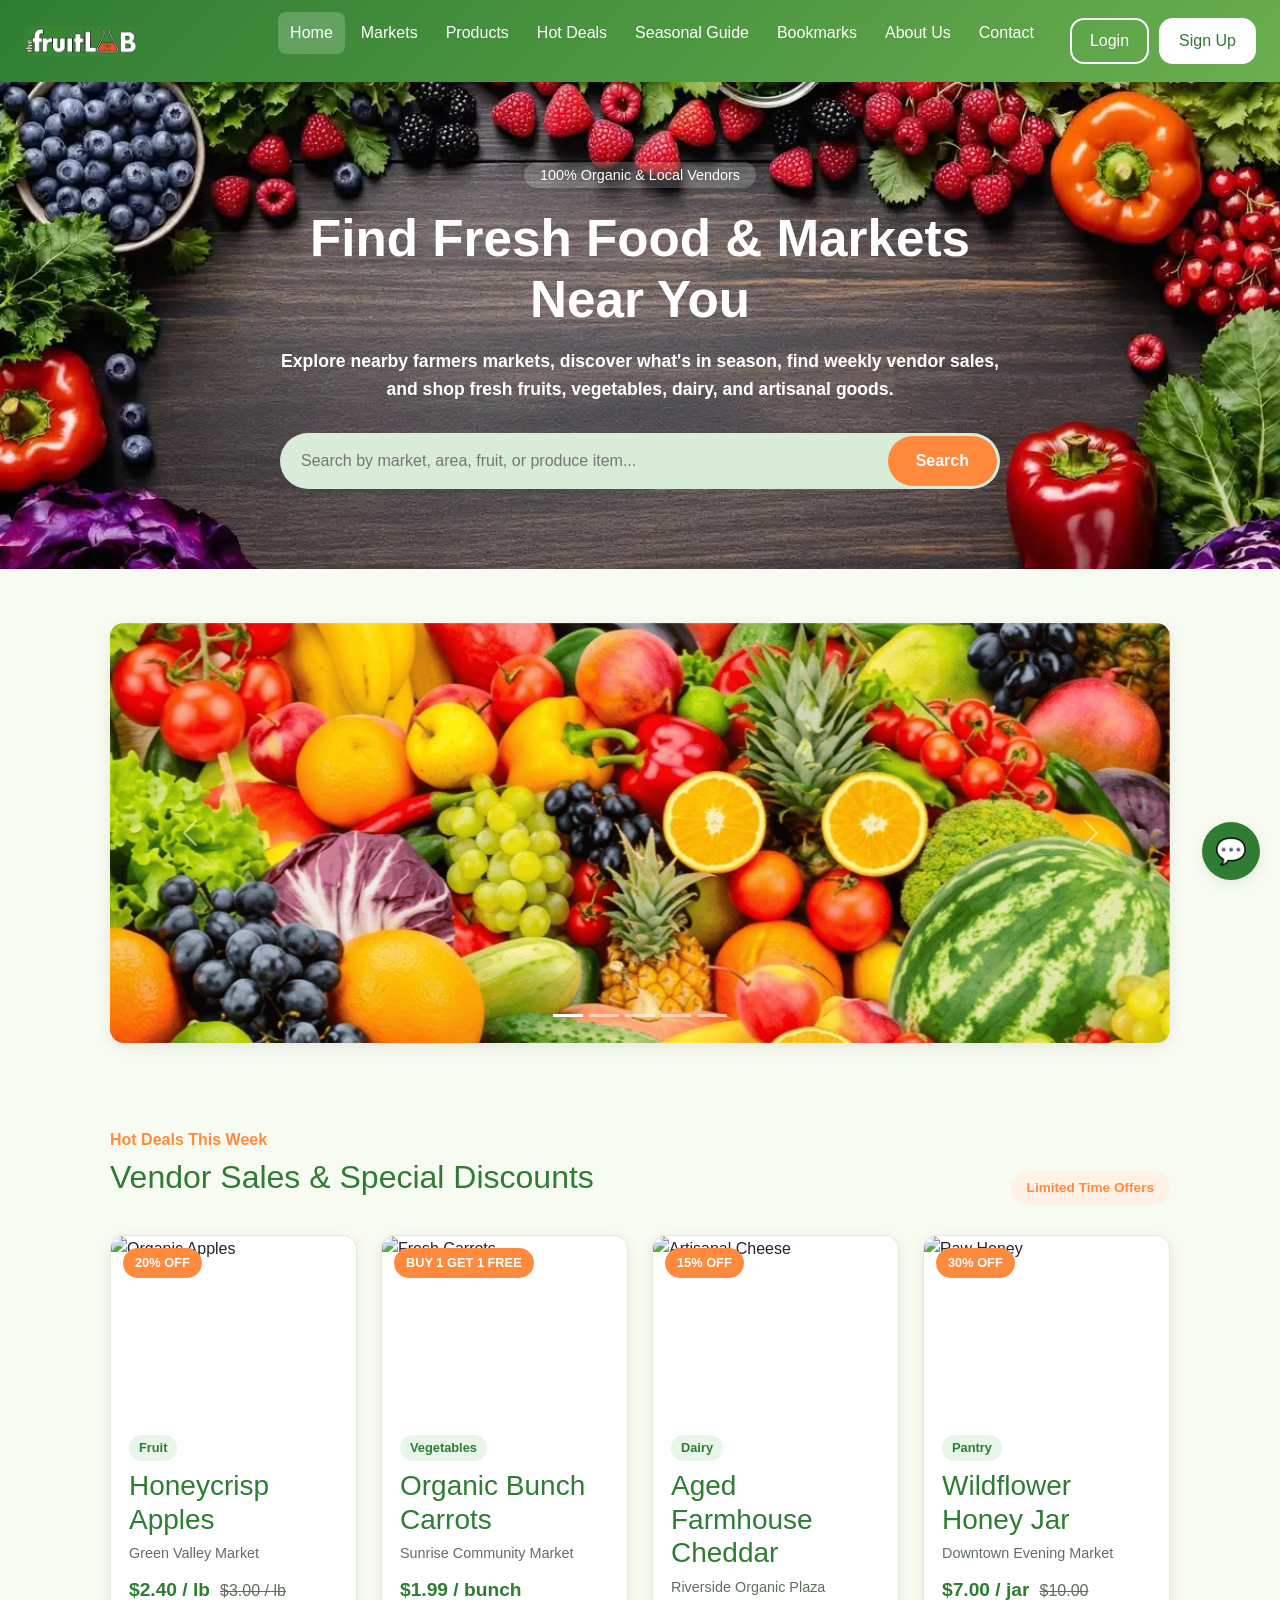
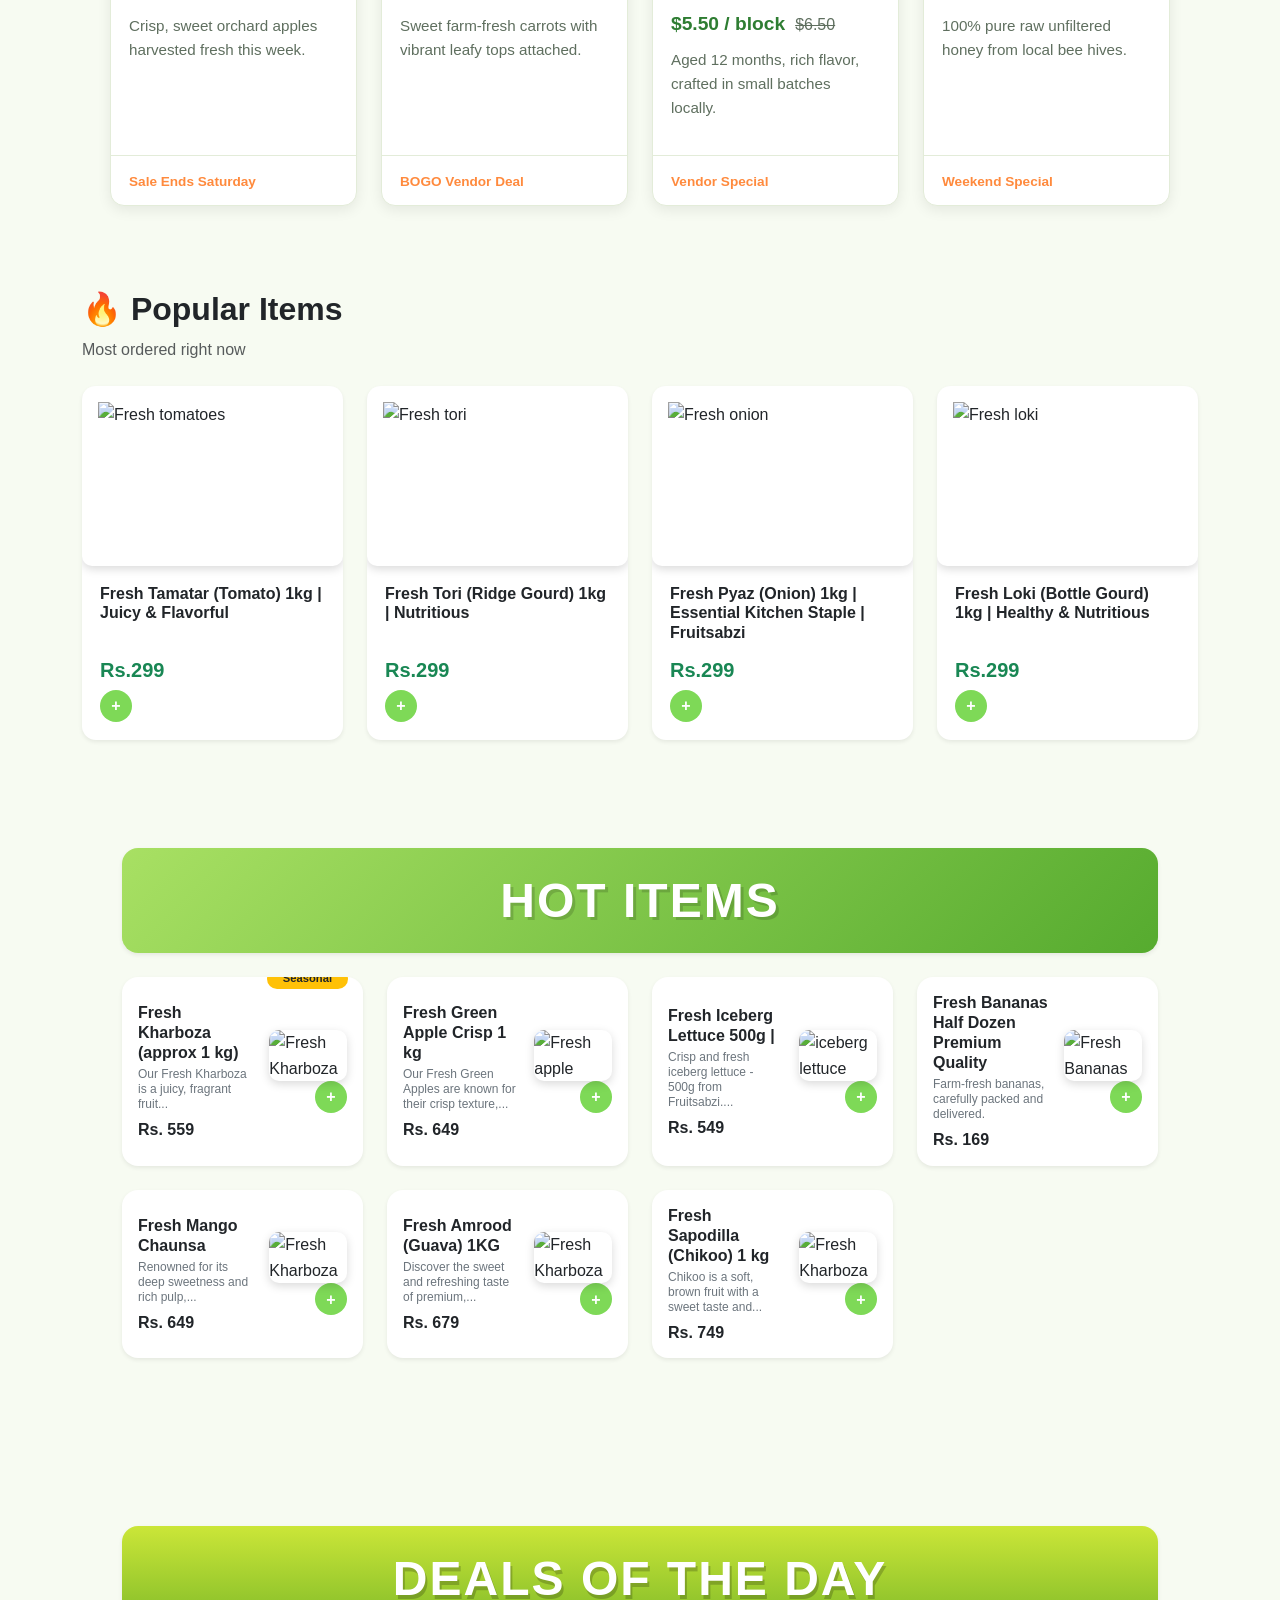
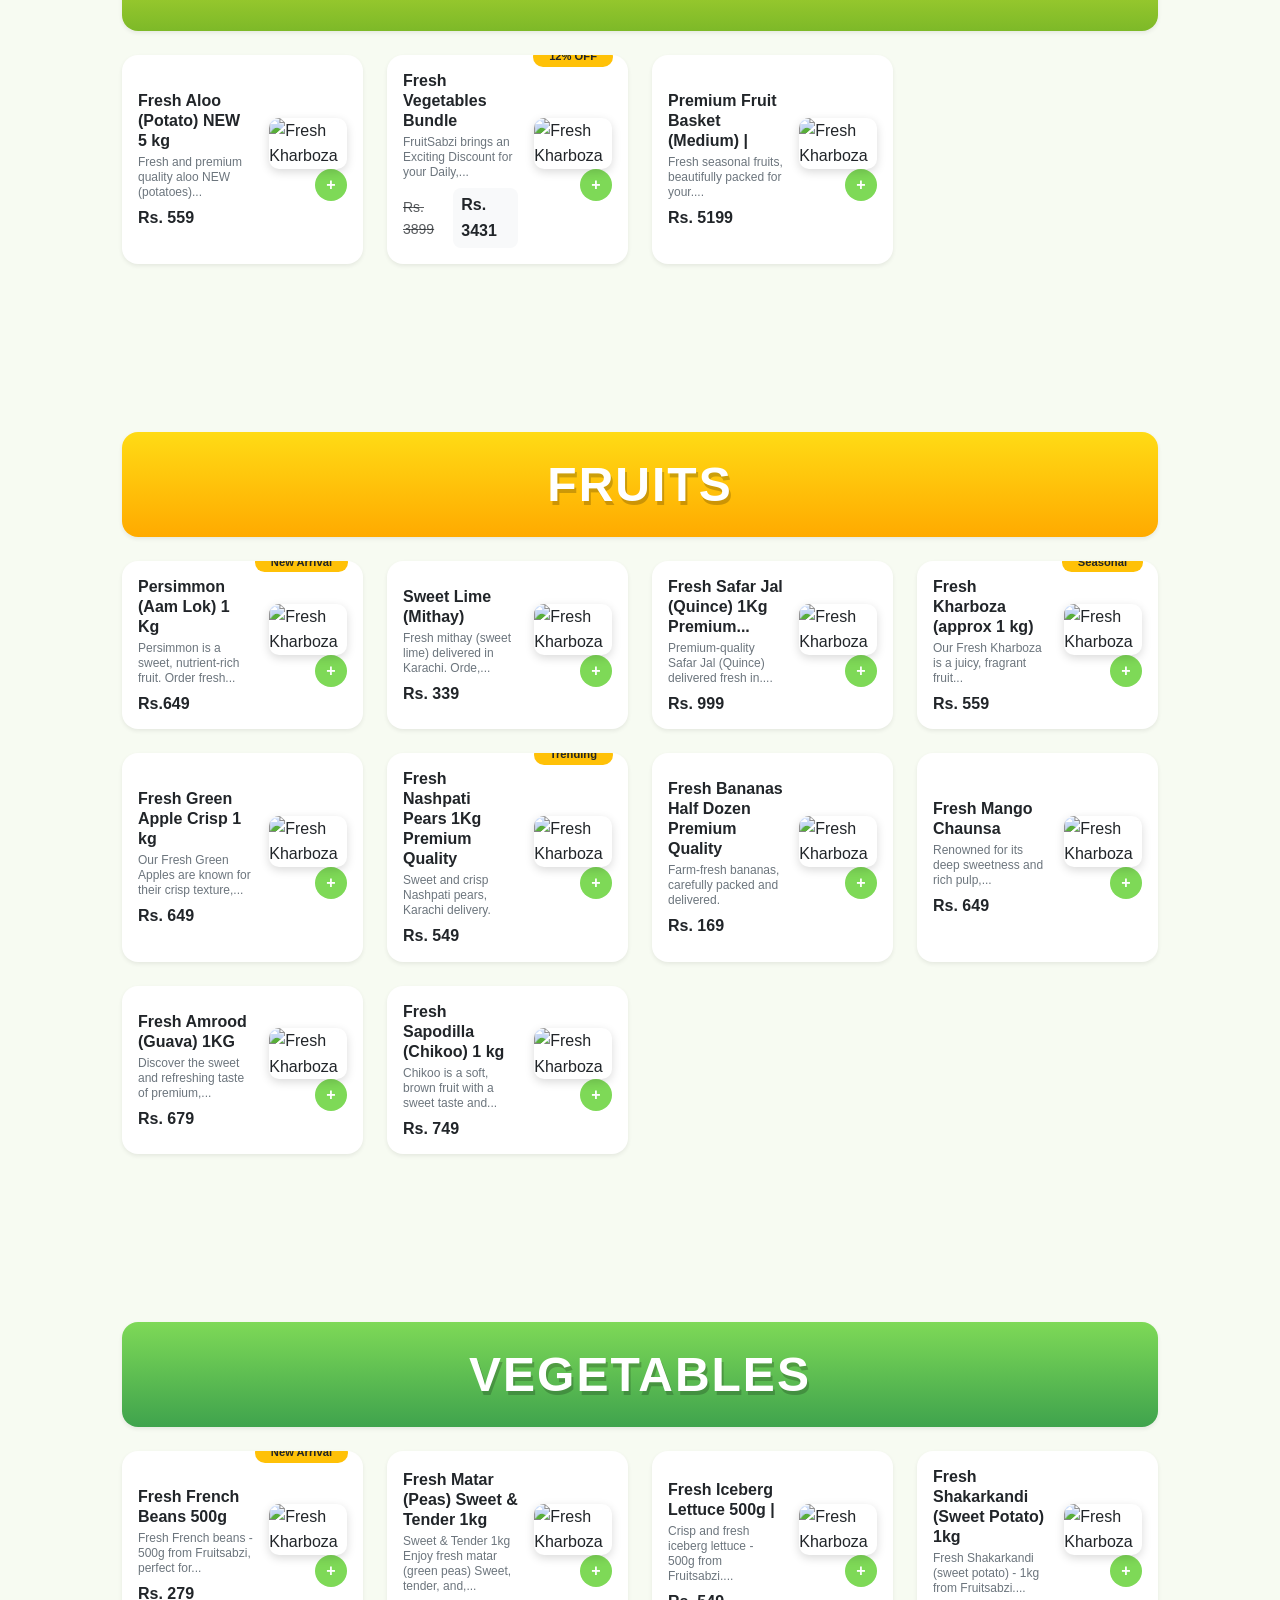
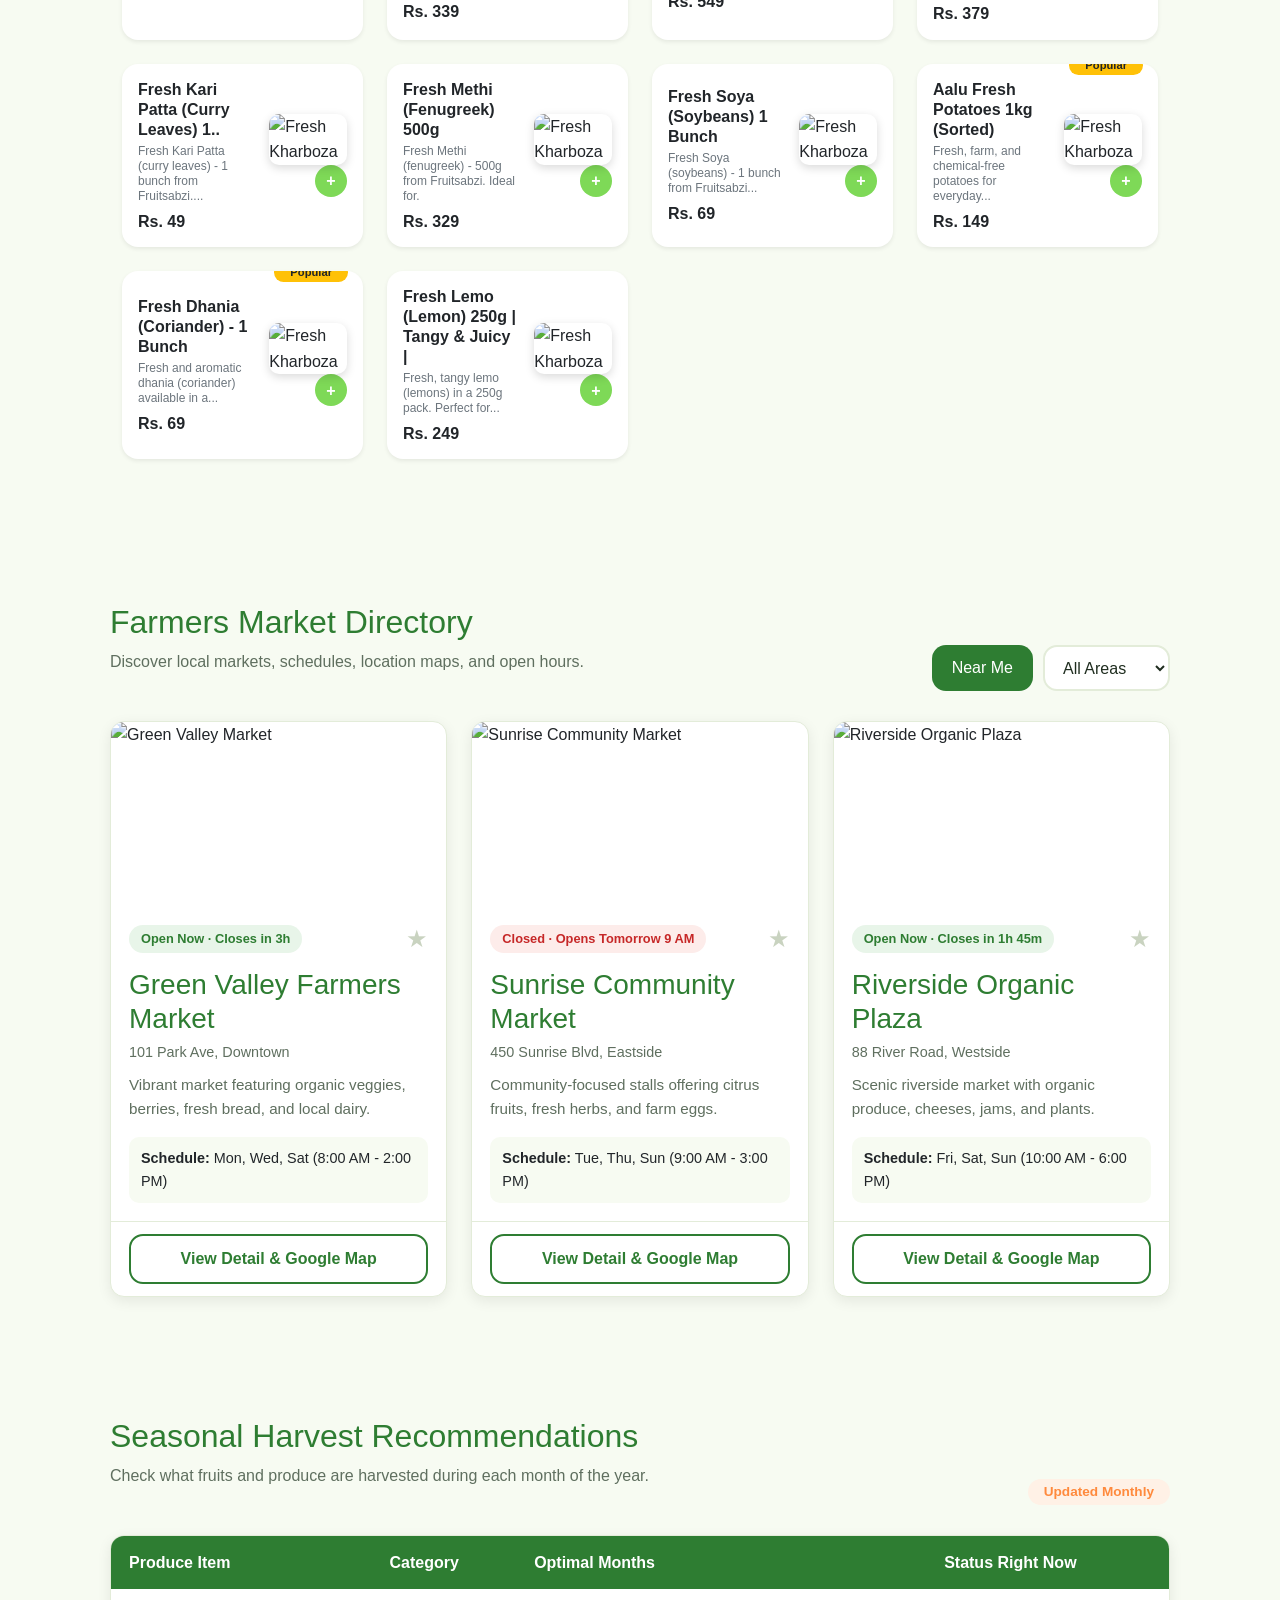
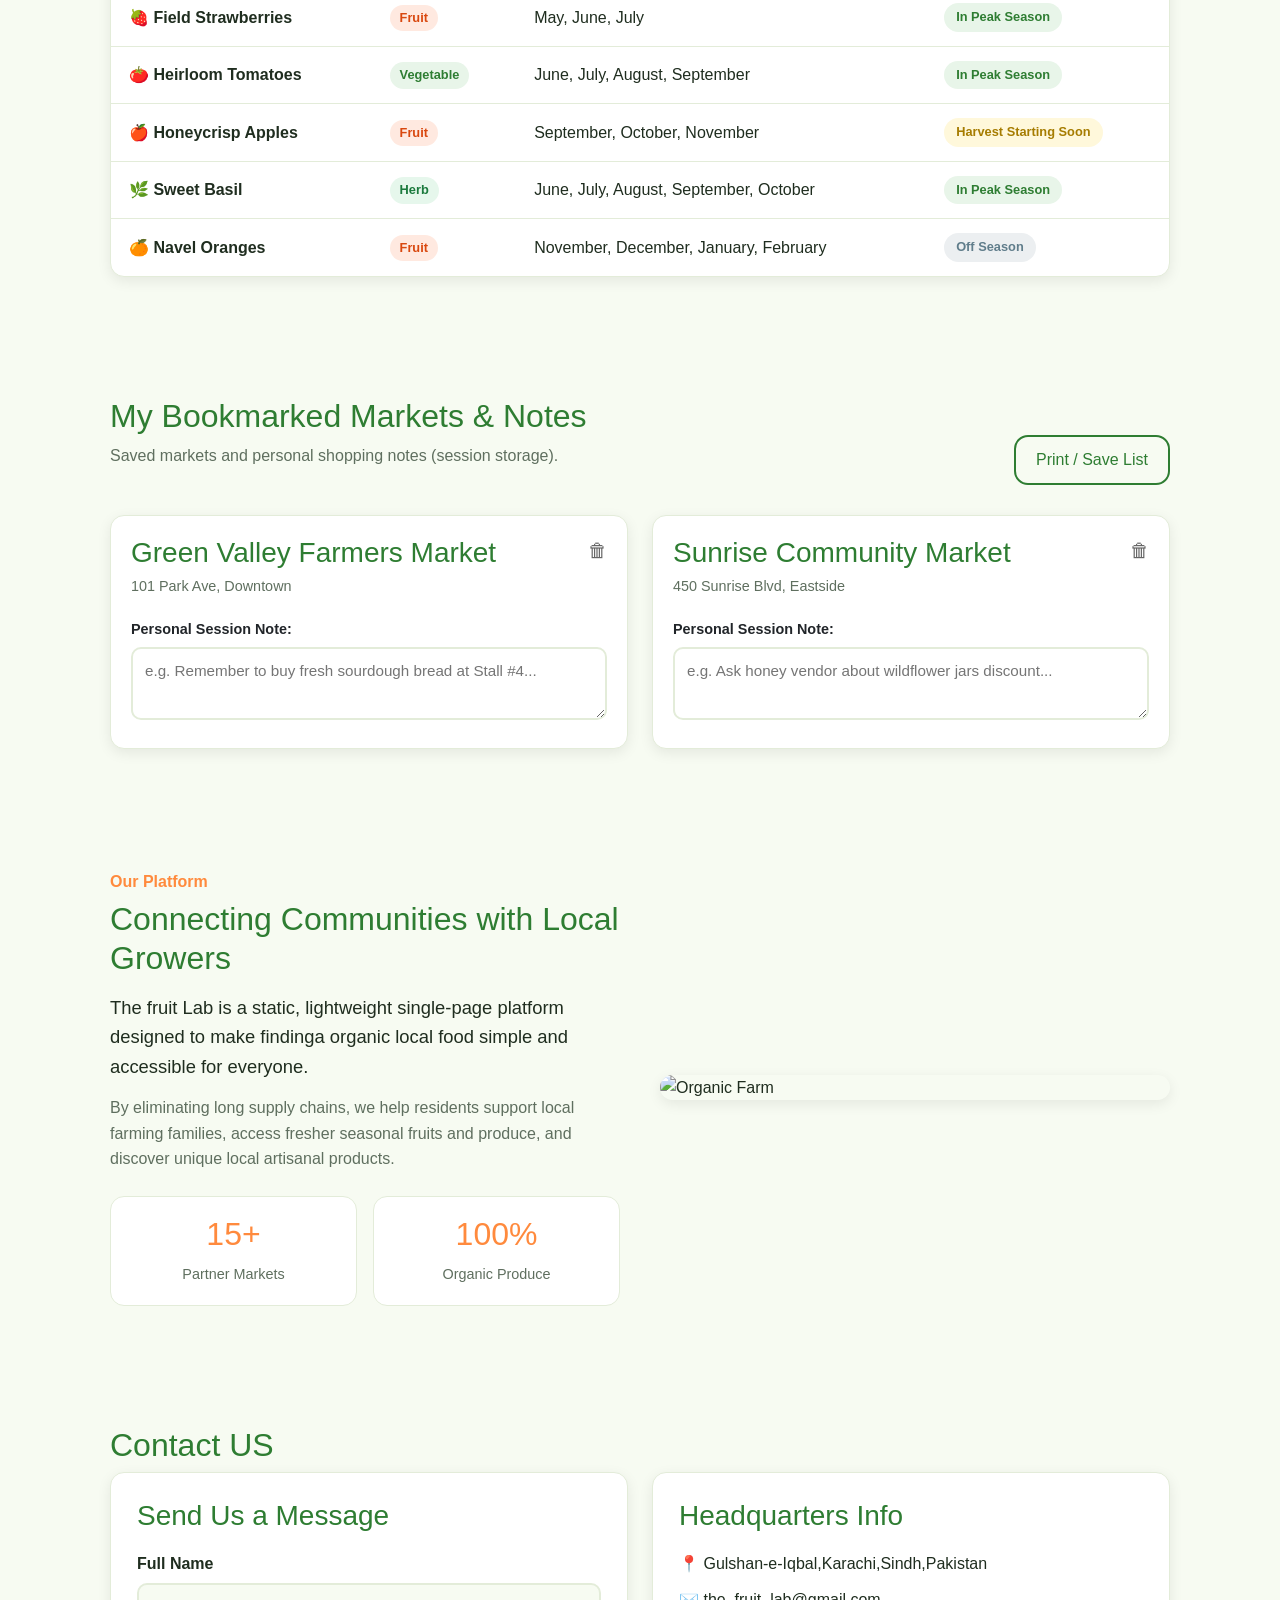
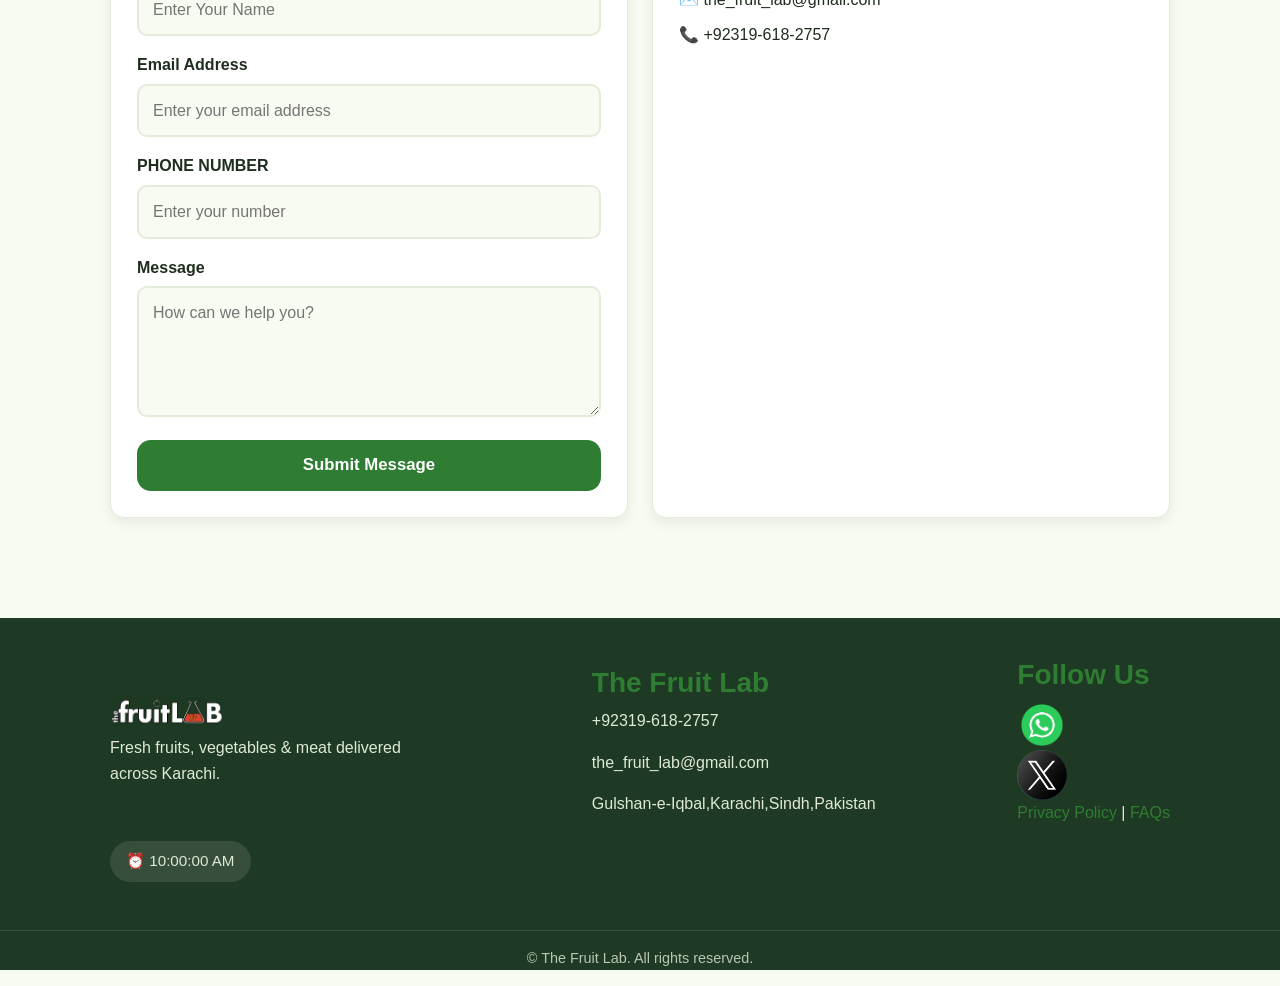
==== The Fruit Lab#2/index.html @ af7e0f1d "Add files via upload" ====
<!DOCTYPE html>
<html lang="en">
<head>
  <meta charset="UTF-8">
  <meta name="viewport" content="width=device-width, initial-scale=1.0">
    <link href="https://cdn.jsdelivr.net/npm/bootstrap@5.3.3/dist/css/bootstrap.min.css" rel="stylesheet">
   <link rel="stylesheet" href="style.css">
  <title>The Fruit Lab - Farmers Market Discovery Platform</title>

  
  <!-- Custom Style -->
  <link rel="stylesheet" href="style.css">
</head>
   <script src="https://cdn.jsdelivr.net/npm/bootstrap@5.3.3/dist/js/bootstrap.bundle.min.js"></script>
<body>

  
 <!-- 1. NAVIGATION BAR -->
<nav id="navbar">
  <a id="brand" href="#home"><img src="pictures/logo/nav-logo4.png" style="border-radius: 10px;" height="30" alt="The Fruit Lab logo"></a>

  <!-- Hamburger button (only visible on small screens) -->
  <button id="hamburger" aria-label="Toggle menu" aria-expanded="false">
    <span></span>
    <span></span>
    <span></span>
  </button>

  <div id="menu">
    <ul>
      <li><a class="active" href="#home">Home</a></li>
      <li><a href="#markets">Markets</a></li>
      <li><a href="#produce">Products</a></li>
      <li><a href="#sales">Hot Deals</a></li>
      <li><a href="#seasonal">Seasonal Guide</a></li>
      <li><a href="#bookmarks">Bookmarks</a></li>
      <li><a href="#about">About Us</a></li>
      <li><a href="#contact">Contact</a></li>
    </ul>

    <div class="auth-buttons">
      <button class="btn-login" onclick="alert('Dummy Login: Feature coming soon!')">Login</button>
      <button class="btn-signup" onclick="alert('Dummy Sign Up: Feature coming soon!')">Sign Up</button>
    </div>
  </div>
</nav>

   <!-- 2. HERO BANNER & SEARCH -->
  <header id="home">
  <div class="hero-content">
    <span class="badge"><b></b>100% Organic & Local Vendors</b></span>
    
    <h1><strong>Find Fresh Food &  Markets Near You 

    </strong></h1>
    
    <p><strong>Explore nearby farmers markets, discover what's in season, find weekly vendor sales, and shop fresh fruits, vegetables, dairy, and artisanal goods.</strong></p>
    
    <form class="search-form" onsubmit="return false;">
      <input type="text" placeholder="Search by market, area, fruit, or produce item...">
      <button type="button">Search</button>
    </form>
  </div>
</header>

  <!-- HERO CAROUSEL -->
 
<div class="carousel-section my-4">
  <div id="myCarousel" class="carousel slide" data-bs-ride="carousel">

    <!-- Indicators -->
    <div class="carousel-indicators">
      <button type="button" data-bs-target="#myCarousel" data-bs-slide-to="0" class="active" aria-current="true" aria-label="Slide 1"></button>
      <button type="button" data-bs-target="#myCarousel" data-bs-slide-to="1" aria-label="Slide 2"></button>
      <button type="button" data-bs-target="#myCarousel" data-bs-slide-to="2" aria-label="Slide 3"></button>
      <button type="button" data-bs-target="#myCarousel" data-bs-slide-to="3" aria-label="Slide 4"></button>
      <button type="button" data-bs-target="#myCarousel" data-bs-slide-to="4" aria-label="Slide 5"></button>
    </div>

    <!-- Slides -->
    <div class="carousel-inner">
      <div class="carousel-item active">
        <img src="pictures/carousel/1.png" class="d-block w-100" alt="Fresh farmers market">
      </div>
      <div class="carousel-item">
        <img src="pictures/carousel/2.png" class="d-block w-100" alt="Bucket of fresh fruit">
      </div>
      <div class="carousel-item">
        <img src="pictures/carousel/3.png" class="d-block w-100" alt="Seasonal fruits">
      </div>
      <div class="carousel-item">
        <img src="pictures/carousel/4.png" class="d-block w-100" alt="Fresh fruit selection">
      </div>
      <div class="carousel-item">
        <img src="pictures/carousel/5.png" class="d-block w-100" alt="Organic vegetables">
      </div>
    </div>

    <!-- Left and right controls -->
    <button class="carousel-control-prev" type="button" data-bs-target="#myCarousel" data-bs-slide="prev">
      <span class="carousel-control-prev-icon" aria-hidden="true"></span>
      <span class="visually-hidden">Previous</span>
    </button>
    <button class="carousel-control-next" type="button" data-bs-target="#myCarousel" data-bs-slide="next">
      <span class="carousel-control-next-icon" aria-hidden="true"></span>
      <span class="visually-hidden">Next</span>
    </button>

  </div>
</div>
   <!-- 3. HOT SALES & DISCOUNTS SECTION -->
  <section id="sales">
  <div class="sales-header">
    <div>
      <span class="subtitle">Hot Deals This Week</span>
      <h2>Vendor Sales & Special Discounts</h2>
    </div>
    <span class="badge-alert">Limited Time Offers</span>
  </div>

  <div class="sales-grid">
    
    <div class="card">
      <span class="discount-tag">20% OFF</span>
      <img src="https://images.unsplash.com/photo-1560806887-1e4cd0b6cbd6?w=500&auto=format&fit=crop&q=60" alt="Organic Apples">
      <div class="card-content">
        <span class="category">Fruit</span>
        <h3>Honeycrisp Apples</h3>
        <p class="vendor">Green Valley Market</p>
        <div class="price-box">
          <span class="current-price">$2.40 / lb</span>
          <span class="old-price">$3.00 / lb</span>
        </div>
        <p class="description">Crisp, sweet orchard apples harvested fresh this week.</p>
      </div>
      <div class="card-footer">
        <span class="status-tag">Sale Ends Saturday</span>
      </div>
    </div>

    
    <div class="card">
      <span class="discount-tag">BUY 1 GET 1 FREE</span>
      <img src="https://images.unsplash.com/photo-1598170845058-12ef4a457939?w=500&auto=format&fit=crop&q=60" alt="Fresh Carrots">
      <div class="card-content">
        <span class="category">Vegetables</span>
        <h3>Organic Bunch Carrots</h3>
        <p class="vendor">Sunrise Community Market</p>
        <div class="price-box">
          <span class="current-price">$1.99 / bunch</span>
        </div>
        <p class="description">Sweet farm-fresh carrots with vibrant leafy tops attached.</p>
      </div>
      <div class="card-footer">
        <span class="status-tag">BOGO Vendor Deal</span>
      </div>
    </div>

    
    <div class="card">
      <span class="discount-tag">15% OFF</span>
      <img src="https://images.unsplash.com/photo-1486297678162-eb2a19b0a32d?w=500&auto=format&fit=crop&q=60" alt="Artisanal Cheese">
      <div class="card-content">
        <span class="category">Dairy</span>
        <h3>Aged Farmhouse Cheddar</h3>
        <p class="vendor">Riverside Organic Plaza</p>
        <div class="price-box">
          <span class="current-price">$5.50 / block</span>
          <span class="old-price">$6.50</span>
        </div>
        <p class="description">Aged 12 months, rich flavor, crafted in small batches locally.</p>
      </div>
      <div class="card-footer">
        <span class="status-tag">Vendor Special</span>
      </div>
    </div>

    
    <div class="card">
      <span class="discount-tag">30% OFF</span>
      <img src="https://images.unsplash.com/photo-1587049352847-4a222e784d38?w=500&auto=format&fit=crop&q=60" alt="Raw Honey">
      <div class="card-content">
        <span class="category">Pantry</span>
        <h3>Wildflower Honey Jar</h3>
        <p class="vendor">Downtown Evening Market</p>
        <div class="price-box">
          <span class="current-price">$7.00 / jar</span>
          <span class="old-price">$10.00</span>
        </div>
        <p class="description">100% pure raw unfiltered honey from local bee hives.</p>
      </div>
      <div class="card-footer">
        <span class="status-tag">Weekend Special</span>
      </div>
    </div>
  </div>
</section>

   <!-- 4. PRODUCE & PRODUCTS GUIDE SECTION -->
   <div class="container my-4">  
        <div class="popular-item mb-4">  
            <h1 class="fw-bold fs-2 text-dark">🔥 Popular Items</h1> 
            <p class="text-muted fs-6">Most ordered right now</p>
        </div>
        <div class="row g-4">
            <div class="col-12 col-sm-6 col-md-4 col-lg-3">
                <div class="card h-100 shadow-sm border-0">
                    <img src="https://encrypted-tbn0.gstatic.com/images?q=tbn:ANd9GcTdfUu1AMbeBKtzOlP6NDN1sVqa8j0Crf67RLKsf-2Yu7iAODeLCL_22wYk&s=10" alt="Fresh tomatoes" class="card-img-top product-img">
                    <div class="card-body d-flex flex-column justify-content-between">
                        <h5 class="card-title fs-6 fw-semibold text-dark mb-3">Fresh Tamatar (Tomato) 1kg | Juicy & Flavorful</h5>
                        <div>
                            <h2 class="fw-bold text-success fs-5">Rs.299</h2>
                            <button type="button" class="add-btn">+</button>
                        </div>
                    </div>
                </div>
            </div>

            <div class="col-12 col-sm-6 col-md-4 col-lg-3">
                <div class="card h-100 shadow-sm border-0">
                    <img src="https://greenvalley.pk/cdn/shop/files/kali-tori-1kg.webp?v=1757483288" alt="Fresh tori" class="card-img-top product-img">
                    <div class="card-body d-flex flex-column justify-content-between">
                        <h5 class="card-title fs-6 fw-semibold text-dark mb-3">Fresh Tori (Ridge Gourd) 1kg | Nutritious</h5>
                        
                        <div>
                            <h2 class="fw-bold text-success fs-5">Rs.299</h2>
                            <button type="button" class="add-btn">+</button>
                        </div>
                    </div>
                </div>
            </div>

            <div class="col-12 col-sm-6 col-md-4 col-lg-3">
                <div class="card h-100 shadow-sm border-0">
                    <img src="https://encrypted-tbn0.gstatic.com/images?q=tbn:ANd9GcS6YRNFWUdJcw-Jg20ktuCeyI7VUii8mK67fuIEsDmPkoB4q5KtRzLvEGA&s=10" class="card-img-top product-img" alt="Fresh onion">
                    <div class="card-body d-flex flex-column justify-content-between">
                        <h5 class="card-title fs-6 fw-semibold text-dark mb-3">Fresh Pyaz (Onion) 1kg | Essential Kitchen Staple | Fruitsabzi</h5>
                        <div>
                            <h2 class="fw-bold text-success fs-5">Rs.299</h2>
                            <button type="button" class="add-btn">+</button>
                        </div>
                    </div>
                </div>
            </div>

            <div class="col-12 col-sm-6 col-md-4 col-lg-3">
                <div class="card h-100 shadow-sm border-0">
                    <img src="https://freshbasket.com.pk/cdn/shop/files/loki_1cb7c723-3eaa-4af1-bb6c-06e90e7ed47f.jpg?v=1721723099" class="card-img-top product-img" alt="Fresh loki">
                    <div class="card-body d-flex flex-column justify-content-between">
                        <h5 class="card-title fs-6 fw-semibold text-dark mb-3">Fresh Loki (Bottle Gourd) 1kg | Healthy & Nutritious</h5>
                        <div>
                            <h2 class="fw-bold text-success fs-5">Rs.299</h2>
                           <button type="button" class="add-btn">+</button>
                        </div>
                    </div>
                </div>
            </div>
        </div>
    </div>

<section id="hot-item">
    <div class="container my-4">
        <div class="section-banner hot-items-banner">
                <h1 class="section-title hot-items-title"> HOT ITEMS </h1>    
        </div>
    </div>
    <div class="container my-4"> 
    <div class="row g-4">

        
        <div class="col-12 col-sm-6 col-md-4 col-lg-3">
            <div class="card product-card">
                
                <span class="badge bg-warning text-dark position-absolute rounded-pill px-3 py-1 fw-bold product-badge">
                    Seasonal
                </span>

                
                <div class="row g-0 h-100 align-items-center">
                    
                     
                    <div class="col-7 p-2 d-flex flex-column justify-content-between">
                        <div>
                            <h2 class="product-name">Fresh Kharboza (approx 1 kg)</h2>
                            <p class="product-desc">Our Fresh Kharboza is a juicy, fragrant fruit...</p>
                        </div>
                        <h2 class="product-price">Rs. 559</h2>
                    </div>

                   
                    <div class="col-5 p-2 d-flex flex-column justify-content-between align-items-end">
                        <img src="https://encrypted-tbn0.gstatic.com/images?q=tbn:ANd9GcTsbVM_IcOGkHzE4WIwlvEWkaBY3WanAYe-E9SEb3hyMg&s=10" class="product-small-img" alt="Fresh Kharboza">
                        
                       <button type="button" class="add-btn">+</button>
                    </div>

                </div> 
            </div>
        </div>

       
        <div class="col-12 col-sm-6 col-md-4 col-lg-3">
            <div class="card product-card">

                
                <div class="row g-0 h-100 align-items-center">
                    
                     
                    <div class="col-7 p-2 d-flex flex-column justify-content-between">
                        <div>
                            <h2 class="product-name">Fresh Green Apple Crisp 1 kg</h2>
                            <p class="product-desc" >Our Fresh Green Apples are known for their crisp texture,...</p>
                        </div>
                        <h2 class="product-price">Rs. 649</h2>
                    </div>

                   
                    <div class="col-5 p-2 d-flex flex-column justify-content-between align-items-end">
                        <img src="https://media.istockphoto.com/id/517742856/photo/fresh-green-apple.jpg?s=612x612&w=0&k=20&c=NXPQjQ-1Y8NeXXbyuiHvUieRj52X0gExxMPyN8R8L6w=" class="product-small-img" alt="Fresh apple">
                        
                       <button type="button" class="add-btn">+</button>
                    </div>

                </div> 
            </div>
        </div>

        
        <div class="col-12 col-sm-6 col-md-4 col-lg-3">
            <div class="card product-card">

               
                <div class="row g-0 h-100 align-items-center">
                    
                     
                    <div class="col-7 p-2 d-flex flex-column justify-content-between">
                        <div>
                            <h2 class="product-name">Fresh Iceberg Lettuce 500g |</h2>
                            <p class="product-desc">Crisp and fresh iceberg lettuce - 500g from Fruitsabzi....</p>
                        </div>
                        <h2 class="product-price">Rs. 549</h2>
                    </div>

                   
                    <div class="col-5 p-2 d-flex flex-column justify-content-between align-items-end">
                        <img src="https://encrypted-tbn0.gstatic.com/images?q=tbn:ANd9GcQnmx87j4UTnYau9V-Roxv7pwB2gx_ghHmj4sqHnqrLhQ&s=10" class="product-small-img" alt="iceberg lettuce">
                       <button type="button" class="add-btn">+</button>
                    </div>

                </div> 
            </div>
        </div>

        <div class="col-12 col-sm-6 col-md-4 col-lg-3">
            <div class="card product-card">

                
                <div class="row g-0 h-100 align-items-center">
                    
                     
                    <div class="col-7 p-2 d-flex flex-column justify-content-between">
                        <div>
                            <h2 class="product-name">Fresh Bananas Half Dozen Premium Quality</h2>
                            <p class="product-desc">Farm-fresh bananas, carefully packed and delivered.</p>
                        </div>
                        <h2 class="product-price">Rs. 169</h2>
                    </div>

                
                    <div class="col-5 p-2 d-flex flex-column justify-content-between align-items-end">
                        <img src="https://freshbasket.com.pk/cdn/shop/files/banana_3ff0b370-7d9f-4c7d-b957-fa5f22743cfb.jpg?v=1721714756" class="product-small-img" alt="Fresh Bananas">
                        
                       <button type="button" class="add-btn">+</button>
                    </div>

                </div> 
            </div>
        </div>

        <div class="col-12 col-sm-6 col-md-4 col-lg-3">
            <div class="card product-card">

                
                <div class="row g-0 h-100 align-items-center">
                    
                     
                    <div class="col-7 p-2 d-flex flex-column justify-content-between">
                        <div>
                            <h2 class="product-name">Fresh Mango Chaunsa</h2>
                            <p class="product-desc">Renowned for its deep sweetness and rich pulp,...</p>
                        </div>
                        <h2 class="product-price">Rs. 649</h2>
                    </div>

                   
                    <div class="col-5 p-2 d-flex flex-column justify-content-between align-items-end">
                        <img src="https://pictures.grocerapps.com/original/grocerapp-mango-chaunsa--5f609803eb957.jpeg" class="product-small-img" alt="Fresh Kharboza">
                        <button type="button" class="add-btn">+</button>
                    </div>

                </div> 
            </div>
        </div>

        <div class="col-12 col-sm-6 col-md-4 col-lg-3">
            <div class="card product-card">

                
                <div class="row g-0 h-100 align-items-center">
                    
                     
                    <div class="col-7 p-2 d-flex flex-column justify-content-between">
                        <div>
                            <h2 class="product-name">Fresh Amrood (Guava) 1KG</h2>
                            <p class="product-desc">Discover the sweet and refreshing taste of premium,...</p>
                        </div>
                        <h2 class="product-price">Rs. 679</h2>
                    </div>

                   
                    <div class="col-5 p-2 d-flex flex-column justify-content-between align-items-end">
                        <img src="https://encrypted-tbn0.gstatic.com/images?q=tbn:ANd9GcTu4KAH5b8Hww5x1e3xpeiC4aALJALj5THjKHds5Ic1RKOOPocEDAObzDoS&s=10" class="product-small-img" alt="Fresh Kharboza">
                        
                        <button type="button" class="add-btn">+</button>
                    </div>

                </div> 
            </div>
        </div>

        <div class="col-12 col-sm-6 col-md-4 col-lg-3">
            <div class="card product-card">

                
                <div class="row g-0 h-100 align-items-center">
                    
                     
                    <div class="col-7 p-2 d-flex flex-column justify-content-between">
                        <div>
                            <h2 class="product-name">Fresh Sapodilla (Chikoo) 1 kg</h2>
                            <p class="product-desc">Chikoo is a soft, brown fruit with a sweet taste and...</p>
                        </div>
                        <h2 class="product-price">Rs. 749</h2>
                    </div>

                   
                    <div class="col-5 p-2 d-flex flex-column justify-content-between align-items-end">
                        <img src="https://www.ekirana.nl/media/amasty/amoptmobile/catalog/product/cache/c1641b778f6a00dbd430104500127fc9/f/r/fresh-chiku-sapodilla_jpg.webp" class="product-small-img" alt="Fresh Kharboza">
                        
                       <button type="button" class="add-btn">+</button>
                    </div>

                </div> 
            </div>
        </div>

    </div>
</div>
</section>
<section id="deal-of-the-day">
 <div class="container my-4">
    <div class="section-banner deals-banner">
            <h1 class="section-title deals-title"> DEALS OF THE DAY </h1>    
    </div>
</div>
    <div class="container my-4"> 
    <div class="row g-4">

       
        <div class="col-12 col-sm-6 col-md-4 col-lg-3">
            <div class="card product-card">
                

              
                <div class="row g-0 h-100 align-items-center">
                    
                     
                    <div class="col-7 p-2 d-flex flex-column justify-content-between">
                        <div>
                            <h2 class="product-name">Fresh Aloo (Potato) NEW 5 kg</h2>
                            <p class="product-desc">Fresh and premium quality aloo NEW (potatoes)...</p>
                        </div>
                        <h2 class="product-price">Rs. 559</h2>
                    </div>

                   
                    <div class="col-5 p-2 d-flex flex-column justify-content-between align-items-end">
                        <img src="https://organicworld.com.pk/wp-content/uploads/2022/09/Aloo-1-kg.jpg" class="product-small-img" alt="Fresh Kharboza">
                        
                       <button type="button" class="add-btn">+</button>
                    </div>

                </div> 
            </div>
        </div>

        <!-- Card 2 -->
        <div class="col-12 col-sm-6 col-md-4 col-lg-3">
            <div class="card product-card">
                    
                <span class="badge bg-warning text-dark position-absolute rounded-pill px-3 py-1 fw-bold product-badge">
                    12% OFF
                </span>
              
                <div class="row g-0 h-100 align-items-center">
                    
                     
                    <div class="col-7 p-2 d-flex flex-column justify-content-between">
                        <div>
                            <h2 class="product-name">Fresh Vegetables Bundle</h2>
                            <p class="product-desc">FruitSabzi brings an Exciting Discount for your Daily,...</p>
                        </div>
                        <div class="d-flex align-items-center gap-2 mt-2">
                            <span class="text-decoration-line-through text-muted small">Rs. 3899</span>
                            <span class="fw-bold text-dark fs-6 bg-light px-2 py-1 rounded-3">Rs. 3431</span>
                        </div>
                    </div>

                   
                    <div class="col-5 p-2 d-flex flex-column justify-content-between align-items-end">
                        <img src="https://thumbs.dreamstime.com/b/fresh-tomatoes-potatoes-onions-garlic-rosemary-parsley-collection-vegetables-including-red-brown-yellow-bulbs-sprigs-all-393188155.jpg" class="product-small-img" alt="Fresh Kharboza">
                        
                        <button type="button" class="add-btn">+</button>
                    </div>

                </div> 
            </div>
        </div>

        
        <div class="col-12 col-sm-6 col-md-4 col-lg-3">
            <div class="card product-card">

                
                <div class="row g-0 h-100 align-items-center">
                    
                     
                    <div class="col-7 p-2 d-flex flex-column justify-content-between">
                        <div>
                            <h2 class="product-name">Premium Fruit Basket (Medium) |</h2>
                            <p class="product-desc">Fresh seasonal fruits, beautifully packed for your....</p>
                        </div>
                        <h2 class="product-price">Rs. 5199</h2>
                    </div>

                   
                    <div class="col-5 p-2 d-flex flex-column justify-content-between align-items-end">
                        <img src="https://sentimentsexpress.com/cdn/shop/files/Fruitbasket2.jpg?v=1760686827" class="product-small-img" alt="Fresh Kharboza">
                        
                        <button type="button" class="add-btn">+</button>
                    </div>

                </div> 
            </div>
        </div>
    </div>
</div>
</section>
<section id="fruit">
<div class="container my-4">
    <div class="section-banner fruits-banner">
            <h1 class="section-title fruits-title"> FRUITS </h1>    
    </div>
</div>

<div class="container my-4"> 
    <div class="row g-4">

     
        <div class="col-12 col-sm-6 col-md-4 col-lg-3">
            <div class="card product-card">
                <span class="badge bg-warning text-dark position-absolute rounded-pill px-3 py-1 fw-bold product-badge">
                    New Arrival
                </span>
                

               
                <div class="row g-0 h-100 align-items-center">
                    
                     
                    <div class="col-7 p-2 d-flex flex-column justify-content-between">
                        <div>
                          <h2 class="product-name">Persimmon (Aam Lok) 1 Kg</h2>
                           <p class="product-desc">Persimmon is a sweet, nutrient-rich fruit. Order fresh...</p>
                        </div>
                        <h2 class="product-price">Rs.649</h2>
                    </div>

                   
                    <div class="col-5 p-2 d-flex flex-column justify-content-between align-items-end">
                        <img src="https://encrypted-tbn0.gstatic.com/images?q=tbn:ANd9GcRYwA_4tJsZC1VpFAuIBwhtJC2DX5upm-HUQNWflXjXrFSnaz3DFa5UmKk&s=10" class="product-small-img" alt="Fresh Kharboza">
                        
                        <button type="button" class="add-btn">+</button>
                    </div>

                </div> 
            </div>
        </div>

        
        <div class="col-12 col-sm-6 col-md-4 col-lg-3">
            <div class="card product-card">

            
                
                <div class="row g-0 h-100 align-items-center">
                    
                     
                    <div class="col-7 p-2 d-flex flex-column justify-content-between">
                        <div>
                            <h2 class="product-name">Sweet Lime (Mithay)</h2>
                            <p class="product-desc">Fresh mithay (sweet lime) delivered in Karachi. Orde,...</p>
                        </div>
                        
                            <h2 class="product-price">Rs. 339</h2>
                        </div>
                    

                   
                    <div class="col-5 p-2 d-flex flex-column justify-content-between align-items-end">
                        <img src="https://pictures.grocerapps.com/original/grocerapp-sweet-lime--619b8688588c3.jpeg" class="product-small-img" alt="Fresh Kharboza">
                        
                        <button type="button" class="add-btn">+</button>
                    </div>

                </div> 
            </div>
        </div>

        
        <div class="col-12 col-sm-6 col-md-4 col-lg-3">
            <div class="card product-card">

               
                <div class="row g-0 h-100 align-items-center">
                    
                     
                    <div class="col-7 p-2 d-flex flex-column justify-content-between">
                        <div>
                            <h2 class="product-name">Fresh Safar Jal (Quince) 1Kg Premium...</h2>
                            <p class="product-desc">Premium-quality Safar Jal (Quince) delivered fresh in....</p>
                        </div>
                        <h2 class="product-price">Rs. 999</h2>
                    </div>

                   
                    <div class="col-5 p-2 d-flex flex-column justify-content-between align-items-end">
                        <img src="https://media.naheed.pk/catalog/product/cache/5b60342678483054dc65fbcc09a9248e/1/1/1168905-1.jpg" class="product-small-img" alt="Fresh Kharboza">
                        
                        <button type="button" class="add-btn">+</button>
                    </div>

                </div> 
            </div>
        </div>
        
        <div class="col-12 col-sm-6 col-md-4 col-lg-3">
            <div class="card product-card">
                
                <span class="badge bg-warning text-dark position-absolute rounded-pill px-3 py-1 fw-bold product-badge">
                    Seasonal
                </span>

                
                <div class="row g-0 h-100 align-items-center">
                    
                     
                    <div class="col-7 p-2 d-flex flex-column justify-content-between">
                        <div>
                            <h2 class="product-name">Fresh Kharboza (approx 1 kg)</h2>
                            <p class="product-desc">Our Fresh Kharboza is a juicy, fragrant fruit...</p>
                        </div>
                        <h2 class="product-price">Rs. 559</h2>
                    </div>

                   
                    <div class="col-5 p-2 d-flex flex-column justify-content-between align-items-end">
                        <img src="https://encrypted-tbn0.gstatic.com/images?q=tbn:ANd9GcTsbVM_IcOGkHzE4WIwlvEWkaBY3WanAYe-E9SEb3hyMg&s=10" class="product-small-img" alt="Fresh Kharboza">
                        
                        <button type="button" class="add-btn">+</button>
                    </div>

                </div> 
            </div>
        </div>

        <!-- Card 2 -->
        <div class="col-12 col-sm-6 col-md-4 col-lg-3">
            <div class="card product-card">

               
                <div class="row g-0 h-100 align-items-center">
                    
                     
                    <div class="col-7 p-2 d-flex flex-column justify-content-between">
                        <div>
                            <h2 class="product-name">Fresh Green Apple Crisp 1 kg</h2>
                            <p class="product-desc">Our Fresh Green Apples are known for their crisp texture,...</p>
                        </div>
                        <h2 class="product-price">Rs. 649</h2>
                    </div>

                   
                    <div class="col-5 p-2 d-flex flex-column justify-content-between align-items-end">
                        <img src="https://media.istockphoto.com/id/517742856/photo/fresh-green-apple.jpg?s=612x612&w=0&k=20&c=NXPQjQ-1Y8NeXXbyuiHvUieRj52X0gExxMPyN8R8L6w=" class="product-small-img" alt="Fresh Kharboza">
                        
                        <button type="button" class="add-btn">+</button>
                    </div>

                </div> 
            </div>
        </div>

        
        <div class="col-12 col-sm-6 col-md-4 col-lg-3">
            <div class="card product-card">
                <span class="badge bg-warning text-dark position-absolute rounded-pill px-3 py-1 fw-bold product-badge">
                    Trending
                </span>

                
                <div class="row g-0 h-100 align-items-center">
                    
                    
                     
                    <div class="col-7 p-2 d-flex flex-column justify-content-between">
                        <div>
                            <h2 class="product-name">Fresh Nashpati Pears 1Kg Premium Quality</h2>
                           <p class="product-desc">Sweet and crisp Nashpati pears, Karachi delivery.</p>
                        </div>
                        <h2 class="product-price">Rs. 549</h2>
                    </div>

                   
                    <div class="col-5 p-2 d-flex flex-column justify-content-between align-items-end">
                        <img src="https://encrypted-tbn0.gstatic.com/images?q=tbn:ANd9GcSgOXhNMxIDVtMqDqXgxTAq5t05djNXIqihV-PbwvuqaQ&s" class="product-small-img" alt="Fresh Kharboza">
                        
                       <button type="button" class="add-btn">+</button>
                    </div>

                </div> 
            </div>
        </div>

        <div class="col-12 col-sm-6 col-md-4 col-lg-3">
            <div class="card product-card">

             
                <div class="row g-0 h-100 align-items-center">
                    
                     
                    <div class="col-7 p-2 d-flex flex-column justify-content-between">
                        <div>
                            <h2 class="product-name">Fresh Bananas Half Dozen Premium Quality</h2>
                           <p class="product-desc">Farm-fresh bananas, carefully packed and delivered.</p>
                        </div>
                        <h2 class="product-price">Rs. 169</h2>
                    </div>

                   
                    <div class="col-5 p-2 d-flex flex-column justify-content-between align-items-end">
                        <img src="https://freshbasket.com.pk/cdn/shop/files/banana_3ff0b370-7d9f-4c7d-b957-fa5f22743cfb.jpg?v=1721714756" class="product-small-img" alt="Fresh Kharboza">
                        
                        <button type="button" class="add-btn">+</button>
                    </div>

                </div> 
            </div>
        </div>

        <div class="col-12 col-sm-6 col-md-4 col-lg-3">
            <div class="card product-card">

                
                <div class="row g-0 h-100 align-items-center">
                    
                     
                    <div class="col-7 p-2 d-flex flex-column justify-content-between">
                        <div>
                            <h2 class="product-name">Fresh Mango Chaunsa</h2>
                            <p class="product-desc">Renowned for its deep sweetness and rich pulp,...</p>
                        </div>
                        <h2 class="product-price">Rs. 649</h2>
                    </div>
                   
                    <div class="col-5 p-2 d-flex flex-column justify-content-between align-items-end">
                        <img src="https://pictures.grocerapps.com/original/grocerapp-mango-chaunsa--5f609803eb957.jpeg" class="product-small-img" alt="Fresh Kharboza">
                        
                        <button type="button" class="add-btn">+</button>
                    </div>

                </div> 
            </div>
        </div>

        <div class="col-12 col-sm-6 col-md-4 col-lg-3">
            <div class="card product-card">

                
                <div class="row g-0 h-100 align-items-center">
                    
                     
                    <div class="col-7 p-2 d-flex flex-column justify-content-between">
                        <div>
                            <h2 class="product-name">Fresh Amrood (Guava) 1KG</h2>
                            <p class="product-desc">Discover the sweet and refreshing taste of premium,...</p>
                        </div>
                        <h2 class="product-price">Rs. 679</h2>
                    </div>

                   
                    <div class="col-5 p-2 d-flex flex-column justify-content-between align-items-end">
                        <img src="https://encrypted-tbn0.gstatic.com/images?q=tbn:ANd9GcTu4KAH5b8Hww5x1e3xpeiC4aALJALj5THjKHds5Ic1RKOOPocEDAObzDoS&s=10" class="product-small-img" alt="Fresh Kharboza">
                        
                        <button type="button" class="add-btn">+</button>
                    </div>

                </div> 
            </div>
        </div>

        <div class="col-12 col-sm-6 col-md-4 col-lg-3">
            <div class="card product-card">

             
                <div class="row g-0 h-100 align-items-center">
                    
                     
                    <div class="col-7 p-2 d-flex flex-column justify-content-between">
                        <div>
                            <h2 class="product-name">Fresh Sapodilla (Chikoo) 1 kg</h2>
                           <p class="product-desc">Chikoo is a soft, brown fruit with a sweet taste and...</p>
                        </div>
                        <h2 class="product-price">Rs. 749</h2>
                    </div>

                   
                    <div class="col-5 p-2 d-flex flex-column justify-content-between align-items-end">
                        <img src="https://www.ekirana.nl/media/amasty/amoptmobile/catalog/product/cache/c1641b778f6a00dbd430104500127fc9/f/r/fresh-chiku-sapodilla_jpg.webp" class="product-small-img" alt="Fresh Kharboza">
                        
                        <button type="button" class="add-btn">+</button>
                    </div>

                </div> 
            </div>
        </div>

    </div>
</div>
</section>
<section id="vegetable">
<div class="container my-4">
    <div class="section-banner vegetables-banner">
            <h1 class="section-title vegetables-title"> VEGETABLES </h1>    
    </div>
</div>


<div class="container my-4"> 
    <div class="row g-4">

       
        <div class="col-12 col-sm-6 col-md-4 col-lg-3">
            <div class="card product-card">
                <span class="badge bg-warning text-dark position-absolute rounded-pill px-3 py-1 fw-bold product-badge">
                    New Arrival
                </span>
                

                <div class="row g-0 h-100 align-items-center">
                    
                     
                    <div class="col-7 p-2 d-flex flex-column justify-content-between">
                        <div>
                            <h2 class="product-name">Fresh French Beans 500g</h2>
                            <p class="product-desc">Fresh French beans - 500g from Fruitsabzi, perfect for...</p>
                        </div>
                        <h2 class="product-price">Rs. 279</h2>
                    </div>

                   
                    <div class="col-5 p-2 d-flex flex-column justify-content-between align-items-end">
                        <img src="https://encrypted-tbn0.gstatic.com/images?q=tbn:ANd9GcQ2ATNnDgkPYiyjV5vXj2BLYX4hJiI7DkP0DjqJMMkv1g&s" class="product-small-img" alt="Fresh Kharboza">
                        
                        <button type="button" class="add-btn">+</button>
                    </div>

                </div> 
            </div>
        </div>

        <!-- Card 2 -->
        <div class="col-12 col-sm-6 col-md-4 col-lg-3">
            <div class="card product-card">
            
                
                <div class="row g-0 h-100 align-items-center">
                    
                     
                    <div class="col-7 p-2 d-flex flex-column justify-content-between">
                        <div>
                            <h2 class="product-name">Fresh Matar (Peas) Sweet & Tender 1kg</h2>
                            <p class="product-desc">Sweet & Tender 1kg Enjoy fresh matar (green peas) Sweet, tender, and,...</p>
                        </div>
                        
                            <h2 class="product-price">Rs. 339</h2>
                        
                    </div>

                   
                    <div class="col-5 p-2 d-flex flex-column justify-content-between align-items-end">
                        <img src="https://encrypted-tbn0.gstatic.com/images?q=tbn:ANd9GcSN26IJLw7i0O8hb20Qk3nG5X2K0bl78XwXWQiBfdth5rT3c1STyE9hb_GB&s=10" class="product-small-img" alt="Fresh Kharboza">
                        
                        <button type="button" class="add-btn">+</button>
                    </div>

                </div> 
            </div>
        </div>

        
        <div class="col-12 col-sm-6 col-md-4 col-lg-3">
            <div class="card product-card">

              
                <div class="row g-0 h-100 align-items-center">
                    
                     
                    <div class="col-7 p-2 d-flex flex-column justify-content-between">
                        <div>
                            <h2 class="product-name">Fresh Iceberg Lettuce 500g |</h2>
                            <p class="product-desc">Crisp and fresh iceberg lettuce - 500g from Fruitsabzi....</p>
                        </div>
                        <h2 class="product-price">Rs. 549</h2>
                    </div>

                   
                    <div class="col-5 p-2 d-flex flex-column justify-content-between align-items-end">
                        <img src="https://encrypted-tbn0.gstatic.com/images?q=tbn:ANd9GcQnmx87j4UTnYau9V-Roxv7pwB2gx_ghHmj4sqHnqrLhQ&s=10" class="product-small-img" alt="Fresh Kharboza">
                        
                        <button type="button" class="add-btn">+</button>
                    </div>

                </div> 
            </div>
        </div>
        
        <div class="col-12 col-sm-6 col-md-4 col-lg-3">
            <div class="card product-card">

                
                <div class="row g-0 h-100 align-items-center">
                    
                     
                    <div class="col-7 p-2 d-flex flex-column justify-content-between">
                        <div>
                            <h2 class="product-name">Fresh Shakarkandi (Sweet Potato) 1kg</h2>
                            <p class="product-desc">Fresh Shakarkandi (sweet potato) - 1kg from Fruitsabzi....</p>
                        </div>
                        <h2 class="product-price">Rs. 379</h2>
                    </div>

                   
                    <div class="col-5 p-2 d-flex flex-column justify-content-between align-items-end">
                        <img src="https://encrypted-tbn0.gstatic.com/images?q=tbn:ANd9GcS6Xg335irIseH03POxpkJ3gfo_mz3u6X6R9F4k7pyG-FpIKTJuvIo2leE&s=10" class="product-small-img" alt="Fresh Kharboza">
                        
                        <button type="button" class="add-btn">+</button>
                    </div>

                </div> 
            </div>
        </div>

        <!-- Card 2 -->
        <div class="col-12 col-sm-6 col-md-4 col-lg-3">
            <div class="card product-card">

                
                <div class="row g-0 h-100 align-items-center">
                    
                     
                    <div class="col-7 p-2 d-flex flex-column justify-content-between">
                        <div>
                            <h2 class="product-name">Fresh Kari Patta (Curry Leaves) 1..</h2>
                            <p class="product-desc">Fresh Kari Patta (curry leaves) - 1 bunch from Fruitsabzi....</p>
                        </div>
                        <h2 class="product-price">Rs. 49</h2>
                    </div>

                   
                    <div class="col-5 p-2 d-flex flex-column justify-content-between align-items-end">
                        <img src="https://encrypted-tbn0.gstatic.com/images?q=tbn:ANd9GcRA-1DYV7hJLzIVfcDSSr7n22YPGSMtXfTx73UYijlvnzbw396DVgB3wQQ&s=10" class="product-small-img" alt="Fresh Kharboza">
                        
                        <button type="button" class="add-btn">+</button>
                    </div>

                </div> 
            </div>
        </div>

        
        <div class="col-12 col-sm-6 col-md-4 col-lg-3">
            <div class="card product-card">
                

                
                <div class="row g-0 h-100 align-items-center">
                    
                    
                     
                    <div class="col-7 p-2 d-flex flex-column justify-content-between">
                        <div>
                            <h2 class="product-name">Fresh Methi (Fenugreek) 500g</h2>
                            <p class="product-desc">Fresh Methi (fenugreek) - 500g from Fruitsabzi. Ideal for.</p>
                        </div>
                        <h2 class="product-price">Rs. 329</h2>
                    </div>

                   
                    <div class="col-5 p-2 d-flex flex-column justify-content-between align-items-end">
                        <img src="https://freshleafuae.com/wp-content/uploads/2024/08/fenugreek-meethi-freshleaf-dubai-uae-img01.jpg" class="product-small-img" alt="Fresh Kharboza">
                        
                       <button type="button" class="add-btn">+</button>
                    </div>

                </div> 
            </div>
        </div>

        <div class="col-12 col-sm-6 col-md-4 col-lg-3">
            <div class="card product-card">

                
                <div class="row g-0 h-100 align-items-center">
                    
                     
                    <div class="col-7 p-2 d-flex flex-column justify-content-between">
                        <div>
                            <h2 class="product-name">Fresh Soya (Soybeans) 1 Bunch</h2>
                            <p class="product-desc">Fresh Soya (soybeans) - 1 bunch from Fruitsabzi...</p>
                        </div>
                        <h2 class="product-price">Rs. 69</h2>
                    </div>

                   
                    <div class="col-5 p-2 d-flex flex-column justify-content-between align-items-end">
                        <img src="https://encrypted-tbn0.gstatic.com/images?q=tbn:ANd9GcR-wAVlgQl2RylrbDxlaKbEb4cqgliA5kKcRinqfABSsEBk4jofuTOY6Lk&s=10" class="product-small-img" alt="Fresh Kharboza">
                        
                        <button type="button" class="add-btn">+</button>
                    </div>

                </div> 
            </div>
        </div>

        <div class="col-12 col-sm-6 col-md-4 col-lg-3">
            <div class="card product-card">
                <span class="badge bg-warning text-dark position-absolute rounded-pill px-3 py-1 fw-bold product-badge">
                    Popular
                </span>

               
                <div class="row g-0 h-100 align-items-center">
                    
                     
                    <div class="col-7 p-2 d-flex flex-column justify-content-between">
                        <div>
                            <h2 class="product-name">Aalu Fresh Potatoes 1kg (Sorted)</h2>
                            <p class="product-desc">Fresh, farm, and chemical-free potatoes for everyday...</p>
                        </div>
                        <h2 class="product-price">Rs. 149</h2>
                    </div>

                   
                    <div class="col-5 p-2 d-flex flex-column justify-content-between align-items-end">
                        <img src="https://encrypted-tbn0.gstatic.com/images?q=tbn:ANd9GcTu4hibd__OLeeUgK8xzG82h4_SJTigs3gEAJ_eq_msuA&s" class="product-small-img" alt="Fresh Kharboza">
                        
                        <button type="button" class="add-btn">+</button>
                    </div>

                </div> 
            </div>
        </div>

        <div class="col-12 col-sm-6 col-md-4 col-lg-3">
            <div class="card product-card">
                 <span class="badge bg-warning text-dark position-absolute rounded-pill px-3 py-1 fw-bold product-badge">
                    Popular
                </span>

                

                <div class="row g-0 h-100 align-items-center">
                    
                     
                    <div class="col-7 p-2 d-flex flex-column justify-content-between">
                        <div>
                            <h2 class="product-name">Fresh Dhania (Coriander) - 1 Bunch</h2>
                            <p class="product-desc">Fresh and aromatic dhania (coriander) available in a...</p>
                        </div>
                        <h2 class="product-price">Rs. 69</h2>
                    </div>

                   
                    <div class="col-5 p-2 d-flex flex-column justify-content-between align-items-end">
                        <img src="https://encrypted-tbn0.gstatic.com/images?q=tbn:ANd9GcSWIHPJH6ULcPi4eOxsn8uFczZvy40tJVJ352gzAv2HkscviM2UHCUX86PU&s=10" class="product-small-img" alt="Fresh Kharboza">
                        
                        <button type="button" class="add-btn">+</button>
                    </div>

                </div> 
            </div>
        </div>

        <div class="col-12 col-sm-6 col-md-4 col-lg-3">
            <div class="card product-card">


                <div class="row g-0 h-100 align-items-center">
                    
                     
                    <div class="col-7 p-2 d-flex flex-column justify-content-between">
                        <div>
                            <h2 class="product-name">Fresh Lemo (Lemon) 250g | Tangy & Juicy |</h2>
                            <p class="product-desc">Fresh, tangy lemo (lemons) in a 250g pack. Perfect for...</p>
                        </div>
                        <h2 class="product-price">Rs. 249</h2>
                    </div>

                   
                    <div class="col-5 p-2 d-flex flex-column justify-content-between align-items-end">
                        <img src="https://encrypted-tbn0.gstatic.com/images?q=tbn:ANd9GcSEbibLQHOgFsVEgfdAcAGXA65Lozf3WQLOpmajH3ZDHQ&s=10" class="product-small-img" alt="Fresh Kharboza">
                        
                        <button type="button" class="add-btn">+</button>
                    </div>

                </div> 
            </div>
        </div>

    </div>
</div>
</section>
<style>.product-img {
    width: 100%;
    height: 180px;
    object-fit: contain;
    padding: 1rem;
     background-color: white;
    border-radius: 10px;
    box-shadow: 0 3px 10px rgba(0, 0, 0, 0.15);
    transition: 1s;
    cursor: pointer;
}
.product-img:hover{
    transform: scale(1.05);
    
}
.add-btn {
    width: 32px;
    height: 32px;
    background-color: #7ed957;
    color: white;
    border: 0;
    border-radius: 50%;
    font-weight: bold;

     display: flex;
    align-items: center;
    justify-content: center;
    padding: 0;
}
.product-small-img {
    width: 100%;
    max-height: 70px;
    object-fit: contain;
    transition: 1s;
    background-color: white;
    border-radius: 10px;
    box-shadow: 0 3px 10px rgba(0, 0, 0, 0.15);
    cursor: pointer;
    position: relative;
    
}
.product-small-img:hover{
    transform: scale(1.10);
}

.product-badge {
    top: -8px;
    right: 15px;
    font-size: 0.7rem;
}
.section-banner {
    position: relative;
    text-align: center;
    color: white;
    padding: 1.5rem 1rem;
    border-radius: 1rem;
    box-shadow: 0 .125rem .25rem rgba(0, 0, 0, .075);
    overflow: hidden;
}

.hot-items-banner {
    background: linear-gradient(135deg, #a8e063 0%, #56ab2f 100%);
}
.section-title {
    margin: 0;
    font-family: 'Arial Black', Impact, sans-serif;
    font-size: 3rem;
    font-weight: 900;
    color: white;
    text-transform: uppercase;
    letter-spacing: 2px;
}

.hot-items-title {
    text-shadow: 3px 3px 0 rgba(0, 0, 0, 0.15);
}
.fruits-banner {
    background: linear-gradient(180deg, #ffdb15 0%, #ffaa00 100%);
}
.fruits-title {
    text-shadow: 2px 4px 0 rgba(0, 0, 0, 0.2);
}
.vegetables-banner {
    background: linear-gradient(180deg, #7ed957 0%, #3fa34d 100%);
}
.vegetables-title {
    text-shadow: 2px 4px 0 rgba(0, 0, 0, 0.2);
}
.product-card {
    height: 100%;
    position: relative;
    background-color: white;
    border: 0;
    border-radius: 1rem;
    padding: 0.5rem;
    box-shadow: 0 .125rem .25rem rgba(0, 0, 0, .075);
}
.deals-banner {
    background: linear-gradient(180deg, #cbe638 0%, #7db928 100%);
}

.deals-title {
    text-shadow: 2px 4px 0 rgba(0, 0, 0, 0.2);
}
.product-name {
    font-size: 1rem;
    font-weight: 700;
    color: #212529;
    margin-bottom: 0.25rem;
    line-height: 1.25;
}
.product-desc {
    font-size: 0.75rem;
    color: #6c757d;
    margin-bottom: 0;
    line-height: 1.25;
    
}
.product-price {
    font-size: 1rem;
    font-weight: 700;
    color: #212529;
    margin-bottom: 0;
    margin-top: 0.5rem;
}</style>
    

<!-- 5. MARKET DIRECTORY SECTION -->
  <section id="markets">
  <div class="markets-header">
    <div>
      <h2>Farmers Market Directory</h2>
      <p>Discover local markets, schedules, location maps, and open hours.</p>
    </div>
    
    <div class="markets-controls">
      <button class="btn-location">Near Me</button>
      <select class="area-select">
        <option value="">All Areas</option>
        <option value="downtown">Downtown</option>
        <option value="eastside">Eastside</option>
        <option value="westside">Westside</option>
      </select>
    </div>
  </div>

  <div class="markets-grid">
    
    <div class="card">
      <img src="https://images.unsplash.com/photo-1488459716781-31db52582fe9?w=600&auto=format&fit=crop&q=60" alt="Green Valley Market">
      <div class="card-body">
        <div class="card-top">
          <span class="status status-open">Open Now · Closes in 3h</span>
          <button class="btn-bookmark">★</button>
        </div>
        <h3>Green Valley Farmers Market</h3>
        <p class="address">101 Park Ave, Downtown</p>
        <p class="description">Vibrant market featuring organic veggies, berries, fresh bread, and local dairy.</p>
        <div class="schedule">
          <strong>Schedule:</strong> Mon, Wed, Sat (8:00 AM - 2:00 PM)
        </div>
      </div>
      <div class="card-footer">
        <a href="#market-detail-1" class="btn-details">View Detail & Google Map</a>
      </div>
    </div>

    
    <div class="card">
      <img src="https://images.unsplash.com/photo-1533900298318-6b8da08a523e?w=600&auto=format&fit=crop&q=60" alt="Sunrise Community Market">
      <div class="card-body">
        <div class="card-top">
          <span class="status status-closed">Closed · Opens Tomorrow 9 AM</span>
          <button class="btn-bookmark">★</button>
        </div>
        <h3>Sunrise Community Market</h3>
        <p class="address">450 Sunrise Blvd, Eastside</p>
        <p class="description">Community-focused stalls offering citrus fruits, fresh herbs, and farm eggs.</p>
        <div class="schedule">
          <strong>Schedule:</strong> Tue, Thu, Sun (9:00 AM - 3:00 PM)
        </div>
      </div>
      <div class="card-footer">
        <a href="#market-detail-2" class="btn-details">View Detail & Google Map</a>
      </div>
    </div>

    
    <div class="card">
      <img src="https://images.unsplash.com/photo-1542838132-92c53300491e?w=600&auto=format&fit=crop&q=60" alt="Riverside Organic Plaza">
      <div class="card-body">
        <div class="card-top">
          <span class="status status-open">Open Now · Closes in 1h 45m</span>
          <button class="btn-bookmark">★</button>
        </div>
        <h3>Riverside Organic Plaza</h3>
        <p class="address">88 River Road, Westside</p>
        <p class="description">Scenic riverside market with organic produce, cheeses, jams, and plants.</p>
        <div class="schedule">
          <strong>Schedule:</strong> Fri, Sat, Sun (10:00 AM - 6:00 PM)
        </div>
      </div>
      <div class="card-footer">
        <a href="#market-detail-3" class="btn-details">View Detail & Google Map</a>
      </div>
    </div>
  </div>
</section>


  <!-- 6. SEASONAL HARVEST CALENDAR  -->
  <section id="seasonal">
  <div class="seasonal-header">
    <div>
      <h2>Seasonal Harvest Recommendations</h2>
      <p>Check what fruits and produce are harvested during each month of the year.</p>
    </div>
    <span class="badge">Updated Monthly</span>
  </div>

  <div class="table-container">
    <table class="seasonal-table">
      <thead>
        <tr>
          <th>Produce Item</th>
          <th>Category</th>
          <th>Optimal Months</th>
          <th>Status Right Now</th>
        </tr>
      </thead>
      <tbody>
        <tr>
          <td class="item-name">🍓 Field Strawberries</td>
          <td><span class="tag tag-fruit">Fruit</span></td>
          <td>May, June, July</td>
          <td><span class="status status-peak">In Peak Season</span></td>
        </tr>
        <tr>
          <td class="item-name">🍅 Heirloom Tomatoes</td>
          <td><span class="tag tag-veg">Vegetable</span></td>
          <td>June, July, August, September</td>
          <td><span class="status status-peak">In Peak Season</span></td>
        </tr>
        <tr>
          <td class="item-name">🍎 Honeycrisp Apples</td>
          <td><span class="tag tag-fruit">Fruit</span></td>
          <td>September, October, November</td>
          <td><span class="status status-soon">Harvest Starting Soon</span></td>
        </tr>
        <tr>
          <td class="item-name">🌿 Sweet Basil</td>
          <td><span class="tag tag-herb">Herb</span></td>
          <td>June, July, August, September, October</td>
          <td><span class="status status-peak">In Peak Season</span></td>
        </tr>
        <tr>
          <td class="item-name">🍊 Navel Oranges</td>
          <td><span class="tag tag-fruit">Fruit</span></td>
          <td>November, December, January, February</td>
          <td><span class="status status-off">Off Season</span></td>
        </tr>
      </tbody>
    </table>
  </div>
</section>


  <!-- 7. BOOKMARKS & SESSION NOTES  -->
  <section id="bookmarks">
  <div class="bookmarks-header">
    <div>
      <h2>My Bookmarked Markets & Notes</h2>
      <p>Saved markets and personal shopping notes (session storage).</p>
    </div>
    <button class="btn-print" onclick="window.print()">Print / Save List</button>
  </div>

  <div class="bookmarks-grid">
    <!-- Bookmark Item 1 -->
    <div class="card">
      <div class="card-header">
        <h3>Green Valley Farmers Market</h3>
        <button class="btn-delete" title="Remove bookmark">🗑</button>
      </div>
      <p class="address">101 Park Ave, Downtown</p>
      
      <div class="note-box">
        <label for="note-1">Personal Session Note:</label>
        <textarea id="note-1" rows="2" placeholder="e.g. Remember to buy fresh sourdough bread at Stall #4..."></textarea>
      </div>
    </div>

    <!-- Bookmark Item 2 -->
    <div class="card">
      <div class="card-header">
        <h3>Sunrise Community Market</h3>
        <button class="btn-delete" title="Remove bookmark">🗑</button>
      </div>
      <p class="address">450 Sunrise Blvd, Eastside</p>
      
      <div class="note-box">
        <label for="note-2">Personal Session Note:</label>
        <textarea id="note-2" rows="2" placeholder="e.g. Ask honey vendor about wildflower jars discount..."></textarea>
      </div>
    </div>
  </div>
</section>


<!-- 8. ABOUT US & PLATFORM INFO  -->  
  <section id="about">
  <div class="about-container">
    <div class="about-text">
      <span class="subtitle">Our Platform</span>
      <h2>Connecting Communities with Local Growers</h2>
      
      <p class="lead">
        The fruit Lab is a static, lightweight single-page platform designed to make findinga organic local food simple and accessible for everyone.
      </p>
      
      <p>
        By eliminating long supply chains, we help residents support local farming families, access fresher seasonal fruits and produce, and discover unique local artisanal products.
      </p>

      <div class="stats-grid">
        <div class="stat-card">
          <h3>15+</h3>
          <span>Partner Markets</span>
        </div>
        <div class="stat-card">
          <h3>100%</h3>
          <span>Organic Produce</span>
        </div>
      </div>
    </div>

    <div class="about-image">
      <img src="https://images.unsplash.com/photo-1500937386664-56d1dfef3854?w=700&auto=format&fit=crop&q=60" alt="Organic Farm">
    </div>
  </div>
</section>


<!-- 9. CONTACT US & HEADQUARTERS -->
 <section id="contact Us">
  <h2>Contact US</h2>

  <div class="contact-grid">
    <!-- Contact Form Card -->
    <div class="contact-card">
      <h3>Send Us a Message</h3>
      <form onsubmit="alert('Thank you! Message submitted.'); return false;">
        <div class="form-group">
          <label for="name">Full Name</label>
          <input type="text" id="name" placeholder="Enter Your Name" required>
        </div>

        <div class="form-group">
          <label for="email">Email Address</label>
          <input type="email" id="email" placeholder="Enter your email address" required>
        </div>
        <div class="form-group">
          <label for="NUMBER">PHONE NUMBER</label>
          <input type="tel" id="number" placeholder="Enter your number" required>
        </div>

        <div class="form-group">
          <label for="message">Message</label>
          <textarea id="message" rows="4" placeholder="How can we help you?" required></textarea>
        </div>

        <button type="submit" class="btn-submit">Submit Message</button>
      </form>
    </div>

    <!-- Contact Info Card -->
    <div class="contact-card">
      <h3>Headquarters Info</h3>
      
      <div class="contact-details">
        <p>📍 Gulshan-e-Iqbal,Karachi,Sindh,Pakistan</p>
        <p>✉️ the_fruit_lab@gmail.com</p>
        <p>📞 +92319-618-2757</p>
      </div>

      <!-- Embedded Google Map -->
      <div class="map-container">
        <iframe 
          width="100%" 
          height="200" 
          style="border:0;" 
          loading="lazy" 
          src="https://maps.google.com/maps?q=100%20Green%20Street%20Metro%20City&t=&z=13&ie=UTF8&iwloc=&output=embed">
        </iframe>
      </div>
    </div>
  </div>
</section>


<!-- 10. FLOATING RULE-BASED CHATBOT WIDGET -->
  <div id="chatbot">
  <!-- Toggle Button -->
  <button id="chat-toggle" class="chat-btn">💬</button>

  <!-- Chat Window -->
  <div id="chat-window" class="chat-window hidden">
    <!-- Header -->
    <div class="chat-header">
      <div class="chat-title">
        <span>🤖</span>
        <span>FreshFind Assistant</span>
      </div>
      <button id="chat-close" class="close-btn">&times;</button>
    </div>

    <!-- Messages Container -->
    <div id="chat-messages" class="chat-body">
      <div class="message bot-message">
        Hello! How can I help you find fresh local produce or markets today?
      </div>
    </div>

    <!-- Quick Action Chips -->
    <div class="chat-chips">
      <button class="chip" onclick="alert('Chatbot: Check market listings for open badges!')">Open Today?</button>
      <button class="chip" onclick="alert('Chatbot: Tomatoes are available at 3 markets!')">Find Tomatoes</button>
    </div>

    <!-- Footer Input Form -->
    <div class="chat-footer">
      <form id="chat-form" onsubmit="return false;">
        <input type="text" placeholder="Ask a question..." required>
        <button type="submit" class="send-btn">➤</button>
      </form>
    </div>
  </div>
</div>


<!--  11. FOOTER & REAL-TIME STATS  -->
  <footer>
  <div class="footer-container">
    <div class="footer-top">
      <!-- Brand Info -->
      <div class="footer-brand">
        <h3><a id="brand" href="#home"><img src="pictures/logo/footer-logo1.png" style="border-radius: 10px;" height="30px" alt="footer-logo"></a></h3>
        <p>Fresh fruits, vegetables & meat delivered across Karachi.</p>
      </div>

      <!-- Contact Info -->
      <div class="footer-contact">
        <h3><strong>The Fruit Lab</strong></h3>
        <p>+92319-618-2757</p>
        <p>the_fruit_lab@gmail.com</p>
        <p> Gulshan-e-Iqbal,Karachi,Sindh,Pakistan</p>
      </div>
          


      <!-- Social / Follow -->
      <div class="footer-social">
        <h3><strong>Follow Us</strong></h3>
        <a href="https://api.whatsapp.com/">
          <img src="pictures/logo/WA3-icon.jpg" height="50px" alt="WhatsApp">
        </a>
        <a href="https://x.com/">
          <img src="pictures/logo/X2-icon.png" height="50px" alt="X">
        </a>
        <p><a href="#">Privacy Policy</a> | <a href="#">FAQs</a></p>
      </div>
    </div>
<!-- Live Widgets -->
      <div class="footer-widgets">
        <span class="widget-badge">⏰ <span id="clock">10:00:00 AM</span></span>
        
      </div>
    </div>
    <!-- Copyright -->
    <div class="footer-bottom">
      <p>&copy; The Fruit Lab. All rights reserved.</p>
    </div>
  </div>
</footer>

  

  <!-- Application Scripts -->
  
</body>
</html>
---- The Fruit Lab#2/style.css ----
/* ===== 1. THEME VARIABLES ===== */
:root {
  --bg: #f7fbf2;        /* page background (soft cream-green) */
  --card: #ffffff;      /* cards, forms, tables */
  --primary: #2e7d32;   /* main green: buttons, links, headings */
  --primary-dark: #256628; /* darker green for hover */
  --accent: #ff8a3d;    /* orange: sale tags, highlights */
  --text: #1f2d1f;      /* main text color */
  --muted: #5f6f5f;     /* lighter text: descriptions, addresses */
  --border: #e3ecd9;    /* thin borders */
  --radius: 14px;       /* rounded corners */
  --shadow: 0 4px 14px rgba(0, 0, 0, 0.08);
  --hero-gradient: linear-gradient(135deg, #2e7d32, #6aae4f);
}


/* ===== 2. RESET & BASE STYLES ===== */
* {
  margin: 0;
  padding: 0;
  box-sizing: border-box;   /* padding won't make boxes bigger than you set */
}

html {
  scroll-behavior: smooth;  /* smooth scroll when clicking nav links */
}

body {
  font-family: "Nunito", sans-serif;
  background: var(--bg);
  color: var(--text);
  line-height: 1.6;
}

img {
  max-width: 100%;          /* images never overflow on small screens */
  display: block;
}

a {
  text-decoration: none;
  color: var(--primary);
}

h1, h2, h3 {
  line-height: 1.2;
  color: var(--primary);
}

/* Every section gets the same spacing and max width */
section {
  max-width: 1100px;
  margin: 0 auto;
  padding: 60px 20px;
}

/* Stops the sticky navbar from covering titles when you click a link */
header, section {
  scroll-margin-top: 80px;
}

/* Visible outline for keyboard users (Tab key) */
:focus-visible {
  outline: 3px solid var(--accent);
  outline-offset: 2px;
}


/* ===== 3. NAVBAR ===== */
#navbar {
  position: sticky;            /* stays at the top while scrolling */
  top: 0;
  z-index: 1000;               /* keeps it above all other content */
  display: flex;
  justify-content: space-between;  /* logo left, menu right */
  align-items: center;
  padding: 12px 24px;
  background: var(--hero-gradient);
  box-shadow: var(--shadow);
}

#brand {
  display: flex;
  align-items: center;
  gap: 10px;                   /* space between logo and text */
  font-size: 1.3rem;
  font-weight: 700;
  color: #ffff
}

#menu {
  display: flex;
  align-items: center;
  gap: 24px;
}

#menu ul {
  list-style: none;            /* removes bullet points */
  display: flex;
  gap: 4px;
}

#menu ul a {
  display: block;
  padding: 8px 12px;
  color: #ffff;
  font-weight: 500;
  border-radius: 8px;
  transition: 0.2s;            /* smooth hover effect */
}

#menu ul a:hover,
#menu ul a.active {
  background: rgba(255, 255, 255, 0.2);   /* was var(--border) */
  color: #fff;                            /* was var(--primary) */
}

.auth-buttons {
  display: flex;
  gap: 10px;
}

.auth-buttons button {
  font-family: inherit;        /* buttons ignore body font unless you say this */
  font-size: 1rem;
  font-weight: 500;
  padding: 8px 18px;
  border-radius: var(--radius);
  cursor: pointer;
  transition: 0.2s;
}

.btn-login {
  background: transparent;
  color:#ffff;
  border: 2px solid #ffff;
}

.btn-login:hover {
  background: #ffff;
  color:var(--primary);
}

.btn-signup {
  background: #fff;                   /* was var(--primary) */
  color: var(--primary);              /* was #fff */
  border: 2px solid #fff;
}

.btn-signup:hover {
background: #e8f5e9;                /* was var(--primary-dark) */
  border-color: #e8f5e9;}

/* Hamburger: hidden on desktop */
#hamburger {
  display: none;
  flex-direction: column;
  gap: 5px;
  background: none;
  border: none;
  padding: 6px;
  cursor: pointer;
}

#hamburger span {
  width: 26px;
  height: 3px;
  background: var(--primary);
  border-radius: 3px;
  transition: 0.3s;
}

/* When open, the 3 lines turn into an X */
#hamburger.open span:nth-child(1) { transform: translateY(8px) rotate(45deg); }
#hamburger.open span:nth-child(2) { opacity: 0; }
#hamburger.open span:nth-child(3) { transform: translateY(-8px) rotate(-45deg); }


/* ===== 4. HERO BANNER & SEARCH ===== */
#home {
  background-image: url(pictures/hero/hero-bgi.jpg);
  background-size: cover;
  background-repeat: none;
  color: #fff;
  text-align: center;
  padding: 80px 20px;
}

.hero-content {
  max-width: 720px;
  margin: 0 auto;
}

.hero-content .badge {
  display: inline-block;
  background: rgba(255, 255, 255, 0.2);
  color: #fff;
  padding: 6px 16px;
  border-radius: 50px;
  font-size: 0.9rem;
  font-weight: 500;
  margin-bottom: 20px;
}

#home h1 {
  color: #ffff;
  font-size: clamp(2rem, 5vw, 3.2rem);  /* grows/shrinks with screen size */
  margin-bottom: 16px;
}

#home p {
  font-size: 1.1rem;
  margin-bottom: 30px;
  color: #ffff;
}

.search-form {
  display: flex;
  background: rgb(216, 236, 216);
  border-radius: 50px;
  padding: 3px;
  }
  

.search-form input {
  flex: 1;
  min-width: 0;                /* lets the input shrink on small screens */
  border: none;
  outline: none;
  background: transparent;
  padding: 12px 18px;
  font-family: inherit;
  font-size: 1rem;
  color: var(--text);
  
}

.search-form button {
  background: var(--accent);
  color: #ffff;
  border: none;
  padding: 12px 28px;
  border-radius: 50px;
  font-family: inherit;
  font-size: 1rem;
  font-weight: 700;
  cursor: pointer;
  transition: 0.2s;
}

.search-form button:hover {
  background: #f0762a;
}


/* ===== 5. CAROUSEL ===== */
.carousel-section {
  max-width: 1100px;
  margin: 0 auto;
  padding: 30px 20px 0;
}

.carousel-inner {
  border-radius: var(--radius);
  box-shadow: var(--shadow);
}

.carousel-item img {
  height: 420px;
  object-fit: cover;           /* crops the image instead of stretching it */
}


/* ===== 6. SHARED STYLES (used by more than one section) ===== */

/* Small orange text above headings */
.subtitle {
  display: block;
  color: var(--accent);
  font-weight: 700;
  margin-bottom: 6px;
}

/* Base card: used in sales, produce, markets and bookmarks */
.card {
  display: flex;
  flex-direction: column;      /* stacks image, content and footer */
  position: relative;
  background: var(--card);
  border: 1px solid var(--border);
  border-radius: var(--radius);
  box-shadow: var(--shadow);
  overflow: hidden;            /* keeps images inside rounded corners */
  transition: transform 0.2s, box-shadow 0.2s;
}

.card:hover {
  transform: translateY(-4px);
  box-shadow: 0 8px 20px rgba(0, 0, 0, 0.12);
}

.card h3 {
  margin-bottom: 6px;
}

/* Small colored pill: used for status badges */
.status {
  display: inline-block;
  padding: 4px 12px;
  border-radius: 50px;
  font-size: 0.8rem;
  font-weight: 700;
}

/* Small category label: used on cards */
.category {
  display: inline-block;
  align-self: flex-start;
  padding: 3px 10px;
  border-radius: 50px;
  font-size: 0.8rem;
  font-weight: 700;
  background: #e8f5e9;
  color: var(--primary);
  margin-bottom: 8px;
}

/* Rounded "pill" links/buttons used in several headers */
.badge-alert,
.seasonal-header .badge {
  display: inline-block;
  padding: 6px 16px;
  border-radius: 50px;
  font-size: 0.85rem;
  font-weight: 700;
  background: #fff1e6;
  color: var(--accent);
}

/* Section headers: title on the left, extra item on the right */
.sales-header,
.markets-header,
.seasonal-header,
.bookmarks-header {
  display: flex;
  justify-content: space-between;
  align-items: flex-end;
  flex-wrap: wrap;             /* wraps to next line on small screens */
  gap: 16px;
  margin-bottom: 30px;
}

.sales-header p,
.markets-header p,
.seasonal-header p,
.bookmarks-header p {
  color: var(--muted);
}

/* Grids: columns fill the row automatically (responsive, no media query!) */
.sales-grid,
.produce-grid,
.markets-grid,
.bookmarks-grid {
  display: grid;
  gap: 24px;
}

.sales-grid     { grid-template-columns: repeat(auto-fit, minmax(240px, 1fr)); }
.produce-grid   { grid-template-columns: repeat(auto-fit, minmax(230px, 1fr)); }
.markets-grid   { grid-template-columns: repeat(auto-fit, minmax(290px, 1fr)); }
.bookmarks-grid { grid-template-columns: repeat(auto-fit, minmax(300px, 1fr)); }


/* ===== 7. HOT DEALS (sales) ===== */
.sales-grid .card img {
  height: 180px;
  width: 100%;
  object-fit: cover;
}

.discount-tag {
  position: absolute;          /* floats on top of the image */
  top: 12px;
  left: 12px;
  background: var(--accent);
  color: #fff;
  font-size: 0.8rem;
  font-weight: 700;
  padding: 5px 12px;
  border-radius: 50px;
}

.sales-grid .card-content {
  flex: 1;                     /* pushes footer to the bottom */
  padding: 18px;
}

.vendor {
  color: var(--muted);
  font-size: 0.9rem;
  margin-bottom: 10px;
}

.price-box {
  display: flex;
  align-items: baseline;
  gap: 10px;
  margin-bottom: 8px;
}

.current-price {
  font-size: 1.2rem;
  font-weight: 700;
  color: var(--primary);
}

.old-price {
  color: var(--muted);
  text-decoration: line-through;
}

.description {
  color: var(--muted);
  font-size: 0.95rem;
}

.card-footer {
  margin-top: auto;
  padding: 12px 18px;
  border-top: 1px solid var(--border);
  background: transparent;
}

.status-tag {
  font-size: 0.85rem;
  font-weight: 700;
  color: var(--accent);
}


/* ===== 8. PRODUCE GUIDE ===== */
.directory-header {
  text-align: center;
  max-width: 700px;
  margin: 0 auto 30px;
}

.directory-header p {
  color: var(--muted);
  margin-top: 10px;
}

.filters {
  display: flex;
  flex-wrap: wrap;
  justify-content: center;
  gap: 10px;
  margin-top: 24px;
}

.filter-btn {
  font-family: inherit;
  font-size: 0.95rem;
  padding: 8px 18px;
  border: 2px solid var(--border);
  border-radius: 50px;
  background: var(--card);
  color: var(--text);
  cursor: pointer;
  transition: 0.2s;
}

.filter-btn:hover,
.filter-btn.active {
  background: var(--primary);
  border-color: var(--primary);
  color: #fff;
}

.produce-grid .card {
  padding: 24px 20px;
  text-align: center;
  align-items: center;         /* centers everything inside the card */
}

.produce-grid .icon {
  font-size: 3rem;
  margin-bottom: 8px;
}

.produce-grid .card p {
  color: var(--muted);
  font-size: 0.95rem;
  margin-bottom: 12px;
}

/* Category colors: one class per type */
.cat-fruit  { background: #ffe9e0; color: #d9480f; }
.cat-veg    { background: #e8f5e9; color: var(--primary); }
.cat-herb   { background: #e6f7ec; color: #1b7a3d; }
.cat-dairy  { background: #fff8db; color: #a67c00; }
.cat-pantry { background: #fff1e6; color: #c2600a; }
.cat-bakery { background: #f5ebe0; color: #8a5a2b; }

.market-count {
  font-size: 0.85rem;
  color: var(--muted);
  margin-bottom: 14px;
}

.action-btn {
  margin-top: auto;            /* buttons line up at the bottom */
  width: 100%;
  padding: 10px;
  border: none;
  border-radius: var(--radius);
  background: var(--primary);
  color: #fff;
  font-family: inherit;
  font-size: 1rem;
  font-weight: 500;
  cursor: pointer;
  transition: 0.2s;
}

.action-btn:hover {
  background: var(--primary-dark);
}


/* ===== 9. MARKET DIRECTORY ===== */
.markets-controls {
  display: flex;
  gap: 10px;
}

.btn-location {
  font-family: inherit;
  font-size: 1rem;
  padding: 10px 20px;
  border: none;
  border-radius: var(--radius);
  background: var(--primary);
  color: #fff;
  cursor: pointer;
  transition: 0.2s;
}

.btn-location:hover {
  background: var(--primary-dark);
}

.area-select {
  font-family: inherit;
  font-size: 1rem;
  padding: 10px 14px;
  border: 2px solid var(--border);
  border-radius: var(--radius);
  background: var(--card);
  color: var(--text);
  cursor: pointer;
}

.markets-grid .card > img {
  height: 180px;
  width: 100%;
  object-fit: cover;
}

.card-body {
  flex: 1;
  padding: 18px;
}

.card-top {
  display: flex;
  justify-content: space-between;
  align-items: center;
  margin-bottom: 10px;
}

.status-open   { background: #e8f5e9; color: var(--primary); }
.status-closed { background: #fdecea; color: #c62828; }

.btn-bookmark {
  background: none;
  border: none;
  font-size: 1.5rem;
  color: #c9d3c0;              /* grey star = not bookmarked */
  cursor: pointer;
  transition: 0.2s;
}

.btn-bookmark:hover,
.btn-bookmark.saved {
  color: var(--accent);        /* orange star = bookmarked */
}

.address {
  color: var(--muted);
  font-size: 0.9rem;
  margin-bottom: 8px;
}

.schedule {
  margin-top: 12px;
  padding: 10px 12px;
  border-radius: 10px;
  background: var(--bg);
  font-size: 0.9rem;
}

.btn-details {
  display: block;
  text-align: center;
  padding: 10px;
  border: 2px solid var(--primary);
  border-radius: var(--radius);
  font-weight: 700;
  transition: 0.2s;
}

.btn-details:hover {
  background: var(--primary);
  color: #fff;
}


/* ===== 10. SEASONAL GUIDE (table) ===== */
.table-container {
  overflow-x: auto;            /* table scrolls sideways on phones */
  background: var(--card);
  border: 1px solid var(--border);
  border-radius: var(--radius);
  box-shadow: var(--shadow);
}

.seasonal-table {
  width: 100%;
  border-collapse: collapse;   /* removes gaps between cells */
  min-width: 600px;
}

.seasonal-table th {
  background: var(--primary);
  color: #fff;
  text-align: left;
  padding: 14px 18px;
}

.seasonal-table td {
  padding: 14px 18px;
  border-bottom: 1px solid var(--border);
}

.seasonal-table tbody tr:last-child td {
  border-bottom: none;
}

.seasonal-table tbody tr:hover {
  background: var(--bg);
}

.item-name {
  font-weight: 700;
}

/* Category tags */
.tag {
  display: inline-block;
  padding: 3px 10px;
  border-radius: 50px;
  font-size: 0.8rem;
  font-weight: 700;
}

.tag-fruit { background: #ffe9e0; color: #d9480f; }
.tag-veg   { background: #e8f5e9; color: var(--primary); }
.tag-herb  { background: #e6f7ec; color: #1b7a3d; }

/* Season status */
.status-peak { background: #e8f5e9; color: var(--primary); }
.status-soon { background: #fff8db; color: #a67c00; }
.status-off  { background: #eceff1; color: #607d8b; }


/* ===== 11. BOOKMARKS ===== */
.btn-print {
  font-family: inherit;
  font-size: 1rem;
  padding: 10px 20px;
  border: 2px solid var(--primary);
  border-radius: var(--radius);
  background: transparent;
  color: var(--primary);
  cursor: pointer;
  transition: 0.2s;
}

.btn-print:hover {
  background: var(--primary);
  color: #fff;
}

.bookmarks-grid .card {
  padding: 20px;
}

.card-header {
  display: flex;
  justify-content: space-between;
  align-items: flex-start;
  gap: 10px;
  background: transparent;
  border: none;
  padding: 0;
}

.btn-delete {
  background: none;
  border: none;
  font-size: 1.2rem;
  cursor: pointer;
  opacity: 0.6;
  transition: 0.2s;
}

.btn-delete:hover {
  opacity: 1;
}

.note-box {
  margin-top: 12px;
}

.note-box label {
  display: block;
  font-size: 0.9rem;
  font-weight: 700;
  margin-bottom: 6px;
}

.note-box textarea {
  width: 100%;
  padding: 10px 12px;
  border: 2px solid var(--border);
  border-radius: 10px;
  font-family: inherit;
  font-size: 0.95rem;
  resize: vertical;            /* user can only resize up/down */
}

.note-box textarea:focus {
  border-color: var(--primary);
  outline: none;
}


/* ===== 12. ABOUT US ===== */
.about-container {
  display: grid;
  grid-template-columns: 1fr 1fr;   /* text and image side by side */
  gap: 40px;
  align-items: center;
}

.about-text h2 {
  margin-bottom: 16px;
}

.about-text p {
  color: var(--muted);
  margin-bottom: 14px;
}

.about-text .lead {
  font-size: 1.15rem;
  color: var(--text);
}

.stats-grid {
  display: grid;
  grid-template-columns: 1fr 1fr;
  gap: 16px;
  margin-top: 24px;
}

.stat-card {
  background: var(--card);
  border: 1px solid var(--border);
  border-radius: var(--radius);
  padding: 18px;
  text-align: center;
}

.stat-card h3 {
  font-size: 2rem;
  color: var(--accent);
}

.stat-card span {
  color: var(--muted);
  font-size: 0.9rem;
}

.about-image img {
  width: 100%;
  border-radius: var(--radius);
  box-shadow: var(--shadow);
}


/* ===== 13. CONTACT ===== */
#contact > h2 {
  text-align: center;
  margin-bottom: 30px;
}

.contact-grid {
  display: grid;
  grid-template-columns: 1fr 1fr;
  gap: 24px;
}

.contact-card {
  background: var(--card);
  border: 1px solid var(--border);
  border-radius: var(--radius);
  box-shadow: var(--shadow);
  padding: 26px;
}

.contact-card h3 {
  margin-bottom: 18px;
}

.form-group {
  margin-bottom: 16px;
}

.form-group label {
  display: block;
  font-weight: 700;
  margin-bottom: 6px;
}

.form-group input,
.form-group textarea {
  width: 100%;
  padding: 12px 14px;
  border: 2px solid var(--border);
  border-radius: 10px;
  font-family: inherit;
  font-size: 1rem;
  background: var(--bg);
}

.form-group input:focus,
.form-group textarea:focus {
  border-color: var(--primary);
  outline: none;
  background: #fff;
}

.btn-submit {
  width: 100%;
  padding: 12px;
  border: none;
  border-radius: var(--radius);
  background: var(--primary);
  color: #fff;
  font-family: inherit;
  font-size: 1.05rem;
  font-weight: 700;
  cursor: pointer;
  transition: 0.2s;
}

.btn-submit:hover {
  background: var(--primary-dark);
}

.contact-details p {
  margin-bottom: 10px;
}

.map-container {
  margin-top: 18px;
}

.map-container iframe {
  border-radius: 10px;
}


/* ===== 14. CHATBOT WIDGET ===== */
#chatbot {
  position: fixed;             /* stays in the corner while scrolling */
  bottom: 20px;
  right: 20px;
  z-index: 1100;
}

.chat-btn {
  width: 58px;
  height: 58px;
  border: none;
  border-radius: 50%;          /* 50% makes a perfect circle */
  background: var(--primary);
  color: #fff;
  font-size: 1.6rem;
  cursor: pointer;
  box-shadow: var(--shadow);
  transition: 0.2s;
}

.chat-btn:hover {
  background: var(--primary-dark);
  transform: scale(1.08);
}

.chat-window {
  position: absolute;
  bottom: 70px;                /* sits just above the round button */
  right: 0;
  width: 320px;
  display: flex;
  flex-direction: column;
  background: var(--card);
  border: 1px solid var(--border);
  border-radius: var(--radius);
  box-shadow: 0 8px 24px rgba(0, 0, 0, 0.18);
  overflow: hidden;
}

/* JS adds/removes this class to open and close the chat */
.chat-window.hidden {
  display: none;
}

.chat-header {
  display: flex;
  justify-content: space-between;
  align-items: center;
  padding: 12px 16px;
  background: var(--primary);
  color: #fff;
}

.chat-title {
  display: flex;
  align-items: center;
  gap: 8px;
  font-weight: 700;
}

.close-btn {
  background: none;
  border: none;
  color: #fff;
  font-size: 1.6rem;
  line-height: 1;
  cursor: pointer;
}

.chat-body {
  height: 240px;
  overflow-y: auto;            /* scrolls when messages pile up */
  padding: 14px;
  display: flex;
  flex-direction: column;
  gap: 10px;
  background: var(--bg);
}

.message {
  max-width: 80%;
  padding: 10px 14px;
  border-radius: 14px;
  font-size: 0.95rem;
}

.bot-message {
  background: var(--card);
  border: 1px solid var(--border);
  border-bottom-left-radius: 4px;
}

/* For later, when we add JS so users can send messages */
.user-message {
  align-self: flex-end;        /* pushes it to the right */
  background: var(--primary);
  color: #fff;
  border-bottom-right-radius: 4px;
}

.chat-chips {
  display: flex;
  flex-wrap: wrap;
  gap: 8px;
  padding: 10px 14px;
  border-top: 1px solid var(--border);
}

.chip {
  font-family: inherit;
  font-size: 0.85rem;
  padding: 5px 12px;
  border: 1px solid var(--primary);
  border-radius: 50px;
  background: transparent;
  color: var(--primary);
  cursor: pointer;
  transition: 0.2s;
}

.chip:hover {
  background: var(--primary);
  color: #fff;
}

.chat-footer form {
  display: flex;
  border-top: 1px solid var(--border);
}

.chat-footer input {
  flex: 1;
  min-width: 0;
  border: none;
  outline: none;
  padding: 12px 14px;
  font-family: inherit;
  font-size: 0.95rem;
}

.send-btn {
  border: none;
  padding: 0 18px;
  background: var(--accent);
  color: #fff;
  font-size: 1.1rem;
  cursor: pointer;
}


/* ===== 15. FOOTER ===== */
footer {
  background: #1f3a24;         /* dark green */
  color: #dfe9d8;
  margin-top: 40px;
}

.footer-container {
  max-width: 1100px;
  margin: 0 auto;
  padding: 40px 20px 20px;
}

.footer-top {
  display: flex;
  justify-content: space-between;
  align-items: center;
  flex-wrap: wrap;
  gap: 20px;
}

.footer-brand p {
  margin-top: 8px;
  max-width: 340px;
}

.footer-widgets {
  display: flex;
  flex-wrap: wrap;
  gap: 12px;
}

.widget-badge {
  padding: 8px 16px;
  border-radius: 50px;
  background: rgba(255, 255, 255, 0.1);
  font-size: 0.95rem;
}

.footer-bottom {
  margin-top: 28px;
  padding-top: 16px;
  border-top: 1px solid rgba(255, 255, 255, 0.15);
  text-align: center;
  font-size: 0.9rem;
  opacity: 0.8;
}


/* ===== 16. RESPONSIVE: TABLET & MOBILE ===== */

/* Tablet and smaller: hamburger menu, one-column layouts */
@media (max-width: 900px) {
  /* navbar */
  #hamburger {
    display: flex;             /* show the hamburger */
  }

  #menu {
    display: none;             /* hidden until the hamburger is clicked */
    position: absolute;
    top: 100%;                 /* drops right below the navbar */
    left: 0;
    right: 0;
    flex-direction: column;
    align-items: stretch;
    gap: 16px;
    padding: 16px 24px 24px;
    background: var(--card);
    box-shadow: var(--shadow);
  }

  #menu.open {
    display: flex;             /* JS adds this class on click */
  }

  #menu ul {
    flex-direction: column;
  }

  .auth-buttons button {
    flex: 1;                   /* buttons share the width equally */
  }

  /* other sections */
  .about-container,
  .contact-grid {
    grid-template-columns: 1fr;  /* stack into one column */
  }

  .about-image {
    order: -1;                 /* image moves above the text */
  }

  .carousel-item img {
    height: 300px;
  }
}

/* Phones */
@media (max-width: 600px) {
  section {
    padding: 40px 16px;
  }

  #home {
    padding: 56px 16px;
  }

  .carousel-item img {
    height: 200px;
  }

  .markets-controls {
    width: 100%;
  }

  .area-select {
    flex: 1;
  }

  .chat-window {
    width: calc(100vw - 40px); /* chat fits the screen width */
  }
}

/* Respect users who turn off animations in their device settings */
@media (prefers-reduced-motion: reduce) {
  html {
    scroll-behavior: auto;
  }

  * {
    transition: none !important;
  }
}
---- The Fruit Lab#2/style.css ----
/* ===== 1. THEME VARIABLES ===== */
:root {
  --bg: #f7fbf2;        /* page background (soft cream-green) */
  --card: #ffffff;      /* cards, forms, tables */
  --primary: #2e7d32;   /* main green: buttons, links, headings */
  --primary-dark: #256628; /* darker green for hover */
  --accent: #ff8a3d;    /* orange: sale tags, highlights */
  --text: #1f2d1f;      /* main text color */
  --muted: #5f6f5f;     /* lighter text: descriptions, addresses */
  --border: #e3ecd9;    /* thin borders */
  --radius: 14px;       /* rounded corners */
  --shadow: 0 4px 14px rgba(0, 0, 0, 0.08);
  --hero-gradient: linear-gradient(135deg, #2e7d32, #6aae4f);
}


/* ===== 2. RESET & BASE STYLES ===== */
* {
  margin: 0;
  padding: 0;
  box-sizing: border-box;   /* padding won't make boxes bigger than you set */
}

html {
  scroll-behavior: smooth;  /* smooth scroll when clicking nav links */
}

body {
  font-family: "Nunito", sans-serif;
  background: var(--bg);
  color: var(--text);
  line-height: 1.6;
}

img {
  max-width: 100%;          /* images never overflow on small screens */
  display: block;
}

a {
  text-decoration: none;
  color: var(--primary);
}

h1, h2, h3 {
  line-height: 1.2;
  color: var(--primary);
}

/* Every section gets the same spacing and max width */
section {
  max-width: 1100px;
  margin: 0 auto;
  padding: 60px 20px;
}

/* Stops the sticky navbar from covering titles when you click a link */
header, section {
  scroll-margin-top: 80px;
}

/* Visible outline for keyboard users (Tab key) */
:focus-visible {
  outline: 3px solid var(--accent);
  outline-offset: 2px;
}


/* ===== 3. NAVBAR ===== */
#navbar {
  position: sticky;            /* stays at the top while scrolling */
  top: 0;
  z-index: 1000;               /* keeps it above all other content */
  display: flex;
  justify-content: space-between;  /* logo left, menu right */
  align-items: center;
  padding: 12px 24px;
  background: var(--hero-gradient);
  box-shadow: var(--shadow);
}

#brand {
  display: flex;
  align-items: center;
  gap: 10px;                   /* space between logo and text */
  font-size: 1.3rem;
  font-weight: 700;
  color: #ffff
}

#menu {
  display: flex;
  align-items: center;
  gap: 24px;
}

#menu ul {
  list-style: none;            /* removes bullet points */
  display: flex;
  gap: 4px;
}

#menu ul a {
  display: block;
  padding: 8px 12px;
  color: #ffff;
  font-weight: 500;
  border-radius: 8px;
  transition: 0.2s;            /* smooth hover effect */
}

#menu ul a:hover,
#menu ul a.active {
  background: rgba(255, 255, 255, 0.2);   /* was var(--border) */
  color: #fff;                            /* was var(--primary) */
}

.auth-buttons {
  display: flex;
  gap: 10px;
}

.auth-buttons button {
  font-family: inherit;        /* buttons ignore body font unless you say this */
  font-size: 1rem;
  font-weight: 500;
  padding: 8px 18px;
  border-radius: var(--radius);
  cursor: pointer;
  transition: 0.2s;
}

.btn-login {
  background: transparent;
  color:#ffff;
  border: 2px solid #ffff;
}

.btn-login:hover {
  background: #ffff;
  color:var(--primary);
}

.btn-signup {
  background: #fff;                   /* was var(--primary) */
  color: var(--primary);              /* was #fff */
  border: 2px solid #fff;
}

.btn-signup:hover {
background: #e8f5e9;                /* was var(--primary-dark) */
  border-color: #e8f5e9;}

/* Hamburger: hidden on desktop */
#hamburger {
  display: none;
  flex-direction: column;
  gap: 5px;
  background: none;
  border: none;
  padding: 6px;
  cursor: pointer;
}

#hamburger span {
  width: 26px;
  height: 3px;
  background: var(--primary);
  border-radius: 3px;
  transition: 0.3s;
}

/* When open, the 3 lines turn into an X */
#hamburger.open span:nth-child(1) { transform: translateY(8px) rotate(45deg); }
#hamburger.open span:nth-child(2) { opacity: 0; }
#hamburger.open span:nth-child(3) { transform: translateY(-8px) rotate(-45deg); }


/* ===== 4. HERO BANNER & SEARCH ===== */
#home {
  background-image: url(pictures/hero/hero-bgi.jpg);
  background-size: cover;
  background-repeat: none;
  color: #fff;
  text-align: center;
  padding: 80px 20px;
}

.hero-content {
  max-width: 720px;
  margin: 0 auto;
}

.hero-content .badge {
  display: inline-block;
  background: rgba(255, 255, 255, 0.2);
  color: #fff;
  padding: 6px 16px;
  border-radius: 50px;
  font-size: 0.9rem;
  font-weight: 500;
  margin-bottom: 20px;
}

#home h1 {
  color: #ffff;
  font-size: clamp(2rem, 5vw, 3.2rem);  /* grows/shrinks with screen size */
  margin-bottom: 16px;
}

#home p {
  font-size: 1.1rem;
  margin-bottom: 30px;
  color: #ffff;
}

.search-form {
  display: flex;
  background: rgb(216, 236, 216);
  border-radius: 50px;
  padding: 3px;
  }
  

.search-form input {
  flex: 1;
  min-width: 0;                /* lets the input shrink on small screens */
  border: none;
  outline: none;
  background: transparent;
  padding: 12px 18px;
  font-family: inherit;
  font-size: 1rem;
  color: var(--text);
  
}

.search-form button {
  background: var(--accent);
  color: #ffff;
  border: none;
  padding: 12px 28px;
  border-radius: 50px;
  font-family: inherit;
  font-size: 1rem;
  font-weight: 700;
  cursor: pointer;
  transition: 0.2s;
}

.search-form button:hover {
  background: #f0762a;
}


/* ===== 5. CAROUSEL ===== */
.carousel-section {
  max-width: 1100px;
  margin: 0 auto;
  padding: 30px 20px 0;
}

.carousel-inner {
  border-radius: var(--radius);
  box-shadow: var(--shadow);
}

.carousel-item img {
  height: 420px;
  object-fit: cover;           /* crops the image instead of stretching it */
}


/* ===== 6. SHARED STYLES (used by more than one section) ===== */

/* Small orange text above headings */
.subtitle {
  display: block;
  color: var(--accent);
  font-weight: 700;
  margin-bottom: 6px;
}

/* Base card: used in sales, produce, markets and bookmarks */
.card {
  display: flex;
  flex-direction: column;      /* stacks image, content and footer */
  position: relative;
  background: var(--card);
  border: 1px solid var(--border);
  border-radius: var(--radius);
  box-shadow: var(--shadow);
  overflow: hidden;            /* keeps images inside rounded corners */
  transition: transform 0.2s, box-shadow 0.2s;
}

.card:hover {
  transform: translateY(-4px);
  box-shadow: 0 8px 20px rgba(0, 0, 0, 0.12);
}

.card h3 {
  margin-bottom: 6px;
}

/* Small colored pill: used for status badges */
.status {
  display: inline-block;
  padding: 4px 12px;
  border-radius: 50px;
  font-size: 0.8rem;
  font-weight: 700;
}

/* Small category label: used on cards */
.category {
  display: inline-block;
  align-self: flex-start;
  padding: 3px 10px;
  border-radius: 50px;
  font-size: 0.8rem;
  font-weight: 700;
  background: #e8f5e9;
  color: var(--primary);
  margin-bottom: 8px;
}

/* Rounded "pill" links/buttons used in several headers */
.badge-alert,
.seasonal-header .badge {
  display: inline-block;
  padding: 6px 16px;
  border-radius: 50px;
  font-size: 0.85rem;
  font-weight: 700;
  background: #fff1e6;
  color: var(--accent);
}

/* Section headers: title on the left, extra item on the right */
.sales-header,
.markets-header,
.seasonal-header,
.bookmarks-header {
  display: flex;
  justify-content: space-between;
  align-items: flex-end;
  flex-wrap: wrap;             /* wraps to next line on small screens */
  gap: 16px;
  margin-bottom: 30px;
}

.sales-header p,
.markets-header p,
.seasonal-header p,
.bookmarks-header p {
  color: var(--muted);
}

/* Grids: columns fill the row automatically (responsive, no media query!) */
.sales-grid,
.produce-grid,
.markets-grid,
.bookmarks-grid {
  display: grid;
  gap: 24px;
}

.sales-grid     { grid-template-columns: repeat(auto-fit, minmax(240px, 1fr)); }
.produce-grid   { grid-template-columns: repeat(auto-fit, minmax(230px, 1fr)); }
.markets-grid   { grid-template-columns: repeat(auto-fit, minmax(290px, 1fr)); }
.bookmarks-grid { grid-template-columns: repeat(auto-fit, minmax(300px, 1fr)); }


/* ===== 7. HOT DEALS (sales) ===== */
.sales-grid .card img {
  height: 180px;
  width: 100%;
  object-fit: cover;
}

.discount-tag {
  position: absolute;          /* floats on top of the image */
  top: 12px;
  left: 12px;
  background: var(--accent);
  color: #fff;
  font-size: 0.8rem;
  font-weight: 700;
  padding: 5px 12px;
  border-radius: 50px;
}

.sales-grid .card-content {
  flex: 1;                     /* pushes footer to the bottom */
  padding: 18px;
}

.vendor {
  color: var(--muted);
  font-size: 0.9rem;
  margin-bottom: 10px;
}

.price-box {
  display: flex;
  align-items: baseline;
  gap: 10px;
  margin-bottom: 8px;
}

.current-price {
  font-size: 1.2rem;
  font-weight: 700;
  color: var(--primary);
}

.old-price {
  color: var(--muted);
  text-decoration: line-through;
}

.description {
  color: var(--muted);
  font-size: 0.95rem;
}

.card-footer {
  margin-top: auto;
  padding: 12px 18px;
  border-top: 1px solid var(--border);
  background: transparent;
}

.status-tag {
  font-size: 0.85rem;
  font-weight: 700;
  color: var(--accent);
}


/* ===== 8. PRODUCE GUIDE ===== */
.directory-header {
  text-align: center;
  max-width: 700px;
  margin: 0 auto 30px;
}

.directory-header p {
  color: var(--muted);
  margin-top: 10px;
}

.filters {
  display: flex;
  flex-wrap: wrap;
  justify-content: center;
  gap: 10px;
  margin-top: 24px;
}

.filter-btn {
  font-family: inherit;
  font-size: 0.95rem;
  padding: 8px 18px;
  border: 2px solid var(--border);
  border-radius: 50px;
  background: var(--card);
  color: var(--text);
  cursor: pointer;
  transition: 0.2s;
}

.filter-btn:hover,
.filter-btn.active {
  background: var(--primary);
  border-color: var(--primary);
  color: #fff;
}

.produce-grid .card {
  padding: 24px 20px;
  text-align: center;
  align-items: center;         /* centers everything inside the card */
}

.produce-grid .icon {
  font-size: 3rem;
  margin-bottom: 8px;
}

.produce-grid .card p {
  color: var(--muted);
  font-size: 0.95rem;
  margin-bottom: 12px;
}

/* Category colors: one class per type */
.cat-fruit  { background: #ffe9e0; color: #d9480f; }
.cat-veg    { background: #e8f5e9; color: var(--primary); }
.cat-herb   { background: #e6f7ec; color: #1b7a3d; }
.cat-dairy  { background: #fff8db; color: #a67c00; }
.cat-pantry { background: #fff1e6; color: #c2600a; }
.cat-bakery { background: #f5ebe0; color: #8a5a2b; }

.market-count {
  font-size: 0.85rem;
  color: var(--muted);
  margin-bottom: 14px;
}

.action-btn {
  margin-top: auto;            /* buttons line up at the bottom */
  width: 100%;
  padding: 10px;
  border: none;
  border-radius: var(--radius);
  background: var(--primary);
  color: #fff;
  font-family: inherit;
  font-size: 1rem;
  font-weight: 500;
  cursor: pointer;
  transition: 0.2s;
}

.action-btn:hover {
  background: var(--primary-dark);
}


/* ===== 9. MARKET DIRECTORY ===== */
.markets-controls {
  display: flex;
  gap: 10px;
}

.btn-location {
  font-family: inherit;
  font-size: 1rem;
  padding: 10px 20px;
  border: none;
  border-radius: var(--radius);
  background: var(--primary);
  color: #fff;
  cursor: pointer;
  transition: 0.2s;
}

.btn-location:hover {
  background: var(--primary-dark);
}

.area-select {
  font-family: inherit;
  font-size: 1rem;
  padding: 10px 14px;
  border: 2px solid var(--border);
  border-radius: var(--radius);
  background: var(--card);
  color: var(--text);
  cursor: pointer;
}

.markets-grid .card > img {
  height: 180px;
  width: 100%;
  object-fit: cover;
}

.card-body {
  flex: 1;
  padding: 18px;
}

.card-top {
  display: flex;
  justify-content: space-between;
  align-items: center;
  margin-bottom: 10px;
}

.status-open   { background: #e8f5e9; color: var(--primary); }
.status-closed { background: #fdecea; color: #c62828; }

.btn-bookmark {
  background: none;
  border: none;
  font-size: 1.5rem;
  color: #c9d3c0;              /* grey star = not bookmarked */
  cursor: pointer;
  transition: 0.2s;
}

.btn-bookmark:hover,
.btn-bookmark.saved {
  color: var(--accent);        /* orange star = bookmarked */
}

.address {
  color: var(--muted);
  font-size: 0.9rem;
  margin-bottom: 8px;
}

.schedule {
  margin-top: 12px;
  padding: 10px 12px;
  border-radius: 10px;
  background: var(--bg);
  font-size: 0.9rem;
}

.btn-details {
  display: block;
  text-align: center;
  padding: 10px;
  border: 2px solid var(--primary);
  border-radius: var(--radius);
  font-weight: 700;
  transition: 0.2s;
}

.btn-details:hover {
  background: var(--primary);
  color: #fff;
}


/* ===== 10. SEASONAL GUIDE (table) ===== */
.table-container {
  overflow-x: auto;            /* table scrolls sideways on phones */
  background: var(--card);
  border: 1px solid var(--border);
  border-radius: var(--radius);
  box-shadow: var(--shadow);
}

.seasonal-table {
  width: 100%;
  border-collapse: collapse;   /* removes gaps between cells */
  min-width: 600px;
}

.seasonal-table th {
  background: var(--primary);
  color: #fff;
  text-align: left;
  padding: 14px 18px;
}

.seasonal-table td {
  padding: 14px 18px;
  border-bottom: 1px solid var(--border);
}

.seasonal-table tbody tr:last-child td {
  border-bottom: none;
}

.seasonal-table tbody tr:hover {
  background: var(--bg);
}

.item-name {
  font-weight: 700;
}

/* Category tags */
.tag {
  display: inline-block;
  padding: 3px 10px;
  border-radius: 50px;
  font-size: 0.8rem;
  font-weight: 700;
}

.tag-fruit { background: #ffe9e0; color: #d9480f; }
.tag-veg   { background: #e8f5e9; color: var(--primary); }
.tag-herb  { background: #e6f7ec; color: #1b7a3d; }

/* Season status */
.status-peak { background: #e8f5e9; color: var(--primary); }
.status-soon { background: #fff8db; color: #a67c00; }
.status-off  { background: #eceff1; color: #607d8b; }


/* ===== 11. BOOKMARKS ===== */
.btn-print {
  font-family: inherit;
  font-size: 1rem;
  padding: 10px 20px;
  border: 2px solid var(--primary);
  border-radius: var(--radius);
  background: transparent;
  color: var(--primary);
  cursor: pointer;
  transition: 0.2s;
}

.btn-print:hover {
  background: var(--primary);
  color: #fff;
}

.bookmarks-grid .card {
  padding: 20px;
}

.card-header {
  display: flex;
  justify-content: space-between;
  align-items: flex-start;
  gap: 10px;
  background: transparent;
  border: none;
  padding: 0;
}

.btn-delete {
  background: none;
  border: none;
  font-size: 1.2rem;
  cursor: pointer;
  opacity: 0.6;
  transition: 0.2s;
}

.btn-delete:hover {
  opacity: 1;
}

.note-box {
  margin-top: 12px;
}

.note-box label {
  display: block;
  font-size: 0.9rem;
  font-weight: 700;
  margin-bottom: 6px;
}

.note-box textarea {
  width: 100%;
  padding: 10px 12px;
  border: 2px solid var(--border);
  border-radius: 10px;
  font-family: inherit;
  font-size: 0.95rem;
  resize: vertical;            /* user can only resize up/down */
}

.note-box textarea:focus {
  border-color: var(--primary);
  outline: none;
}


/* ===== 12. ABOUT US ===== */
.about-container {
  display: grid;
  grid-template-columns: 1fr 1fr;   /* text and image side by side */
  gap: 40px;
  align-items: center;
}

.about-text h2 {
  margin-bottom: 16px;
}

.about-text p {
  color: var(--muted);
  margin-bottom: 14px;
}

.about-text .lead {
  font-size: 1.15rem;
  color: var(--text);
}

.stats-grid {
  display: grid;
  grid-template-columns: 1fr 1fr;
  gap: 16px;
  margin-top: 24px;
}

.stat-card {
  background: var(--card);
  border: 1px solid var(--border);
  border-radius: var(--radius);
  padding: 18px;
  text-align: center;
}

.stat-card h3 {
  font-size: 2rem;
  color: var(--accent);
}

.stat-card span {
  color: var(--muted);
  font-size: 0.9rem;
}

.about-image img {
  width: 100%;
  border-radius: var(--radius);
  box-shadow: var(--shadow);
}


/* ===== 13. CONTACT ===== */
#contact > h2 {
  text-align: center;
  margin-bottom: 30px;
}

.contact-grid {
  display: grid;
  grid-template-columns: 1fr 1fr;
  gap: 24px;
}

.contact-card {
  background: var(--card);
  border: 1px solid var(--border);
  border-radius: var(--radius);
  box-shadow: var(--shadow);
  padding: 26px;
}

.contact-card h3 {
  margin-bottom: 18px;
}

.form-group {
  margin-bottom: 16px;
}

.form-group label {
  display: block;
  font-weight: 700;
  margin-bottom: 6px;
}

.form-group input,
.form-group textarea {
  width: 100%;
  padding: 12px 14px;
  border: 2px solid var(--border);
  border-radius: 10px;
  font-family: inherit;
  font-size: 1rem;
  background: var(--bg);
}

.form-group input:focus,
.form-group textarea:focus {
  border-color: var(--primary);
  outline: none;
  background: #fff;
}

.btn-submit {
  width: 100%;
  padding: 12px;
  border: none;
  border-radius: var(--radius);
  background: var(--primary);
  color: #fff;
  font-family: inherit;
  font-size: 1.05rem;
  font-weight: 700;
  cursor: pointer;
  transition: 0.2s;
}

.btn-submit:hover {
  background: var(--primary-dark);
}

.contact-details p {
  margin-bottom: 10px;
}

.map-container {
  margin-top: 18px;
}

.map-container iframe {
  border-radius: 10px;
}


/* ===== 14. CHATBOT WIDGET ===== */
#chatbot {
  position: fixed;             /* stays in the corner while scrolling */
  bottom: 20px;
  right: 20px;
  z-index: 1100;
}

.chat-btn {
  width: 58px;
  height: 58px;
  border: none;
  border-radius: 50%;          /* 50% makes a perfect circle */
  background: var(--primary);
  color: #fff;
  font-size: 1.6rem;
  cursor: pointer;
  box-shadow: var(--shadow);
  transition: 0.2s;
}

.chat-btn:hover {
  background: var(--primary-dark);
  transform: scale(1.08);
}

.chat-window {
  position: absolute;
  bottom: 70px;                /* sits just above the round button */
  right: 0;
  width: 320px;
  display: flex;
  flex-direction: column;
  background: var(--card);
  border: 1px solid var(--border);
  border-radius: var(--radius);
  box-shadow: 0 8px 24px rgba(0, 0, 0, 0.18);
  overflow: hidden;
}

/* JS adds/removes this class to open and close the chat */
.chat-window.hidden {
  display: none;
}

.chat-header {
  display: flex;
  justify-content: space-between;
  align-items: center;
  padding: 12px 16px;
  background: var(--primary);
  color: #fff;
}

.chat-title {
  display: flex;
  align-items: center;
  gap: 8px;
  font-weight: 700;
}

.close-btn {
  background: none;
  border: none;
  color: #fff;
  font-size: 1.6rem;
  line-height: 1;
  cursor: pointer;
}

.chat-body {
  height: 240px;
  overflow-y: auto;            /* scrolls when messages pile up */
  padding: 14px;
  display: flex;
  flex-direction: column;
  gap: 10px;
  background: var(--bg);
}

.message {
  max-width: 80%;
  padding: 10px 14px;
  border-radius: 14px;
  font-size: 0.95rem;
}

.bot-message {
  background: var(--card);
  border: 1px solid var(--border);
  border-bottom-left-radius: 4px;
}

/* For later, when we add JS so users can send messages */
.user-message {
  align-self: flex-end;        /* pushes it to the right */
  background: var(--primary);
  color: #fff;
  border-bottom-right-radius: 4px;
}

.chat-chips {
  display: flex;
  flex-wrap: wrap;
  gap: 8px;
  padding: 10px 14px;
  border-top: 1px solid var(--border);
}

.chip {
  font-family: inherit;
  font-size: 0.85rem;
  padding: 5px 12px;
  border: 1px solid var(--primary);
  border-radius: 50px;
  background: transparent;
  color: var(--primary);
  cursor: pointer;
  transition: 0.2s;
}

.chip:hover {
  background: var(--primary);
  color: #fff;
}

.chat-footer form {
  display: flex;
  border-top: 1px solid var(--border);
}

.chat-footer input {
  flex: 1;
  min-width: 0;
  border: none;
  outline: none;
  padding: 12px 14px;
  font-family: inherit;
  font-size: 0.95rem;
}

.send-btn {
  border: none;
  padding: 0 18px;
  background: var(--accent);
  color: #fff;
  font-size: 1.1rem;
  cursor: pointer;
}


/* ===== 15. FOOTER ===== */
footer {
  background: #1f3a24;         /* dark green */
  color: #dfe9d8;
  margin-top: 40px;
}

.footer-container {
  max-width: 1100px;
  margin: 0 auto;
  padding: 40px 20px 20px;
}

.footer-top {
  display: flex;
  justify-content: space-between;
  align-items: center;
  flex-wrap: wrap;
  gap: 20px;
}

.footer-brand p {
  margin-top: 8px;
  max-width: 340px;
}

.footer-widgets {
  display: flex;
  flex-wrap: wrap;
  gap: 12px;
}

.widget-badge {
  padding: 8px 16px;
  border-radius: 50px;
  background: rgba(255, 255, 255, 0.1);
  font-size: 0.95rem;
}

.footer-bottom {
  margin-top: 28px;
  padding-top: 16px;
  border-top: 1px solid rgba(255, 255, 255, 0.15);
  text-align: center;
  font-size: 0.9rem;
  opacity: 0.8;
}


/* ===== 16. RESPONSIVE: TABLET & MOBILE ===== */

/* Tablet and smaller: hamburger menu, one-column layouts */
@media (max-width: 900px) {
  /* navbar */
  #hamburger {
    display: flex;             /* show the hamburger */
  }

  #menu {
    display: none;             /* hidden until the hamburger is clicked */
    position: absolute;
    top: 100%;                 /* drops right below the navbar */
    left: 0;
    right: 0;
    flex-direction: column;
    align-items: stretch;
    gap: 16px;
    padding: 16px 24px 24px;
    background: var(--card);
    box-shadow: var(--shadow);
  }

  #menu.open {
    display: flex;             /* JS adds this class on click */
  }

  #menu ul {
    flex-direction: column;
  }

  .auth-buttons button {
    flex: 1;                   /* buttons share the width equally */
  }

  /* other sections */
  .about-container,
  .contact-grid {
    grid-template-columns: 1fr;  /* stack into one column */
  }

  .about-image {
    order: -1;                 /* image moves above the text */
  }

  .carousel-item img {
    height: 300px;
  }
}

/* Phones */
@media (max-width: 600px) {
  section {
    padding: 40px 16px;
  }

  #home {
    padding: 56px 16px;
  }

  .carousel-item img {
    height: 200px;
  }

  .markets-controls {
    width: 100%;
  }

  .area-select {
    flex: 1;
  }

  .chat-window {
    width: calc(100vw - 40px); /* chat fits the screen width */
  }
}

/* Respect users who turn off animations in their device settings */
@media (prefers-reduced-motion: reduce) {
  html {
    scroll-behavior: auto;
  }

  * {
    transition: none !important;
  }
}
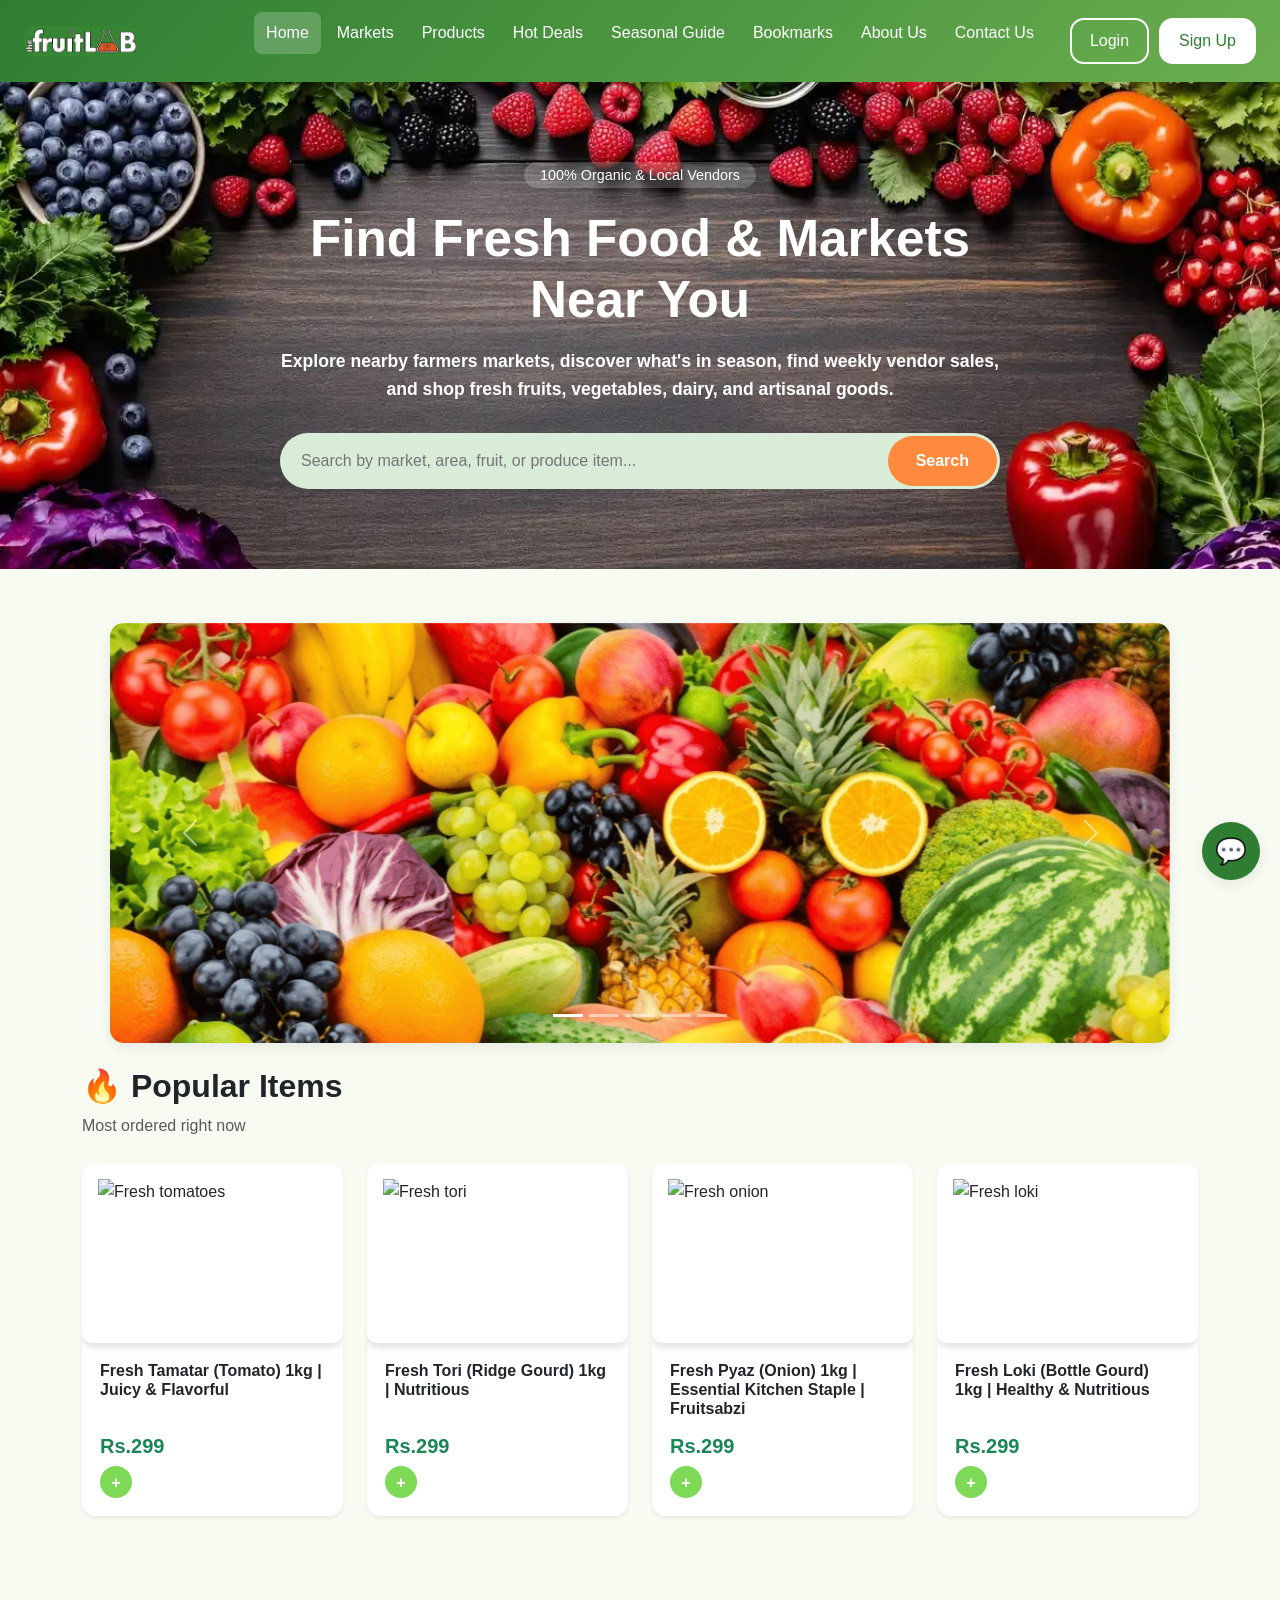
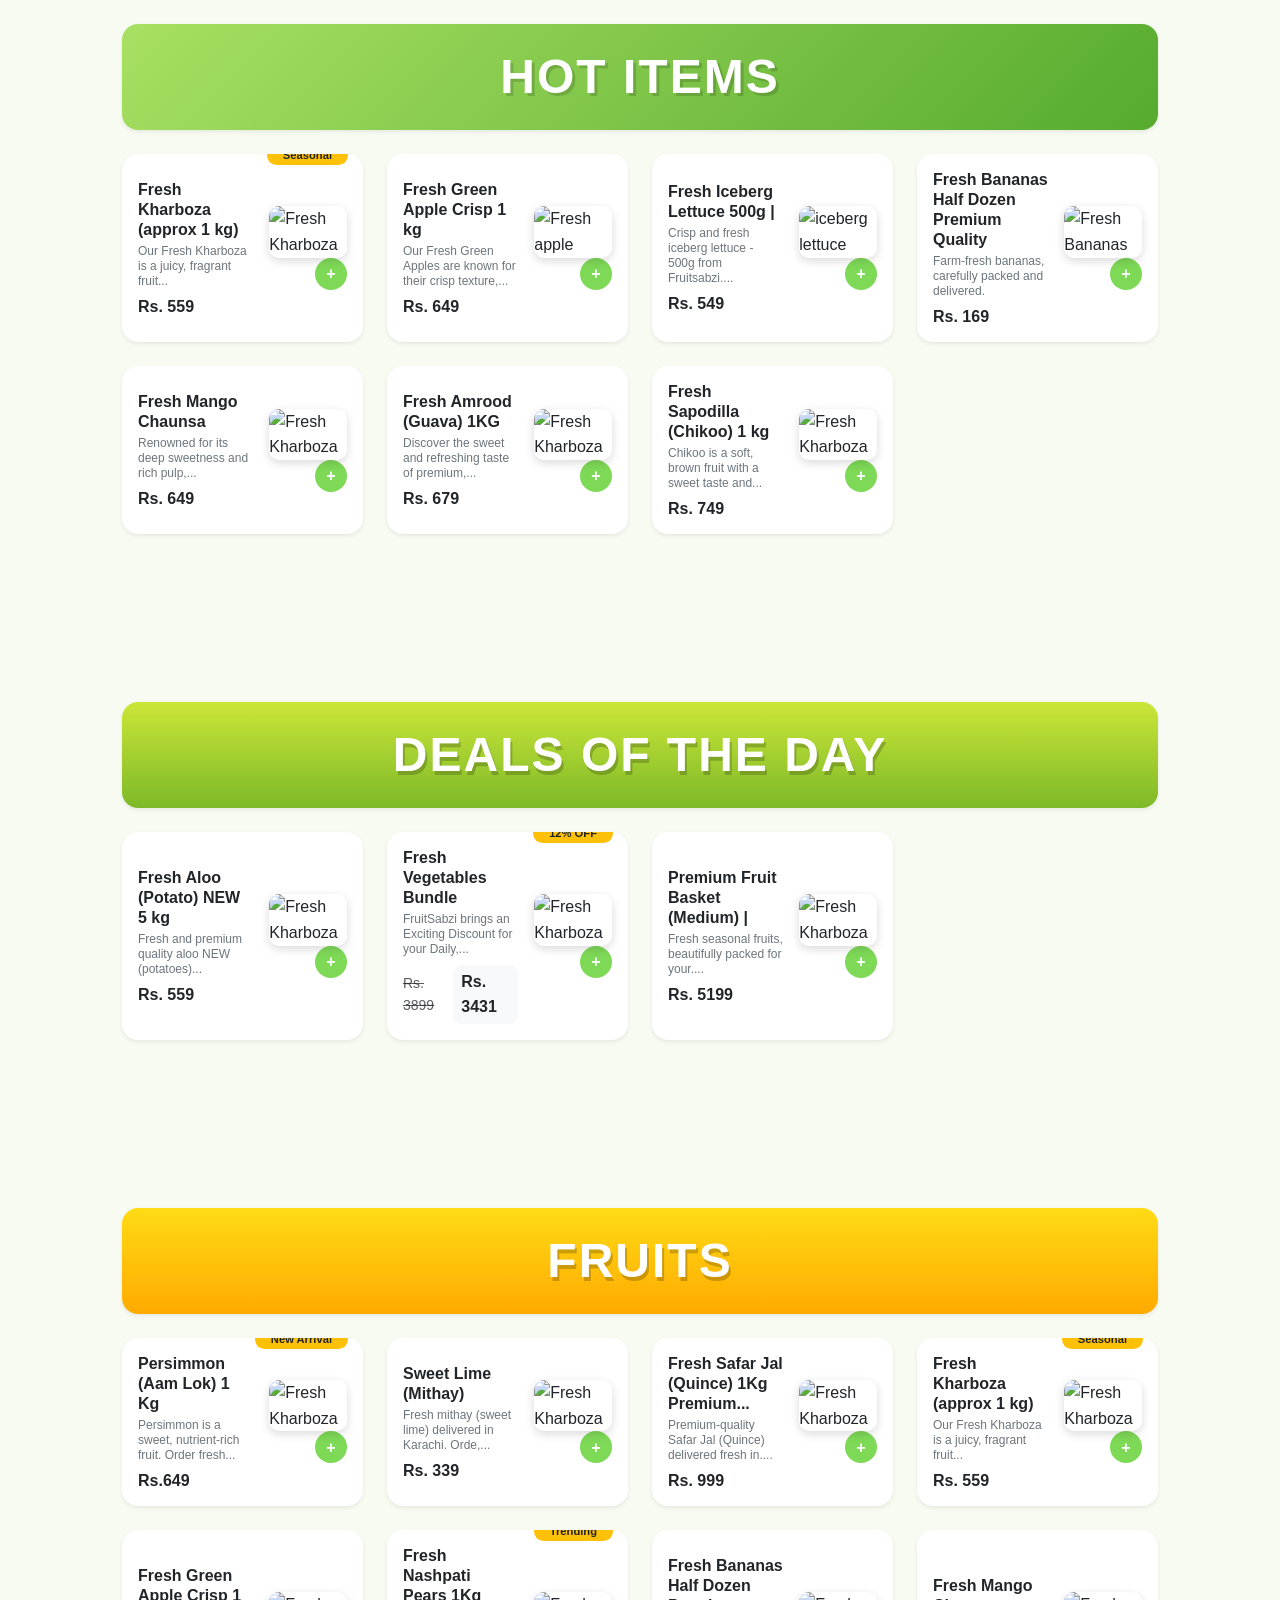
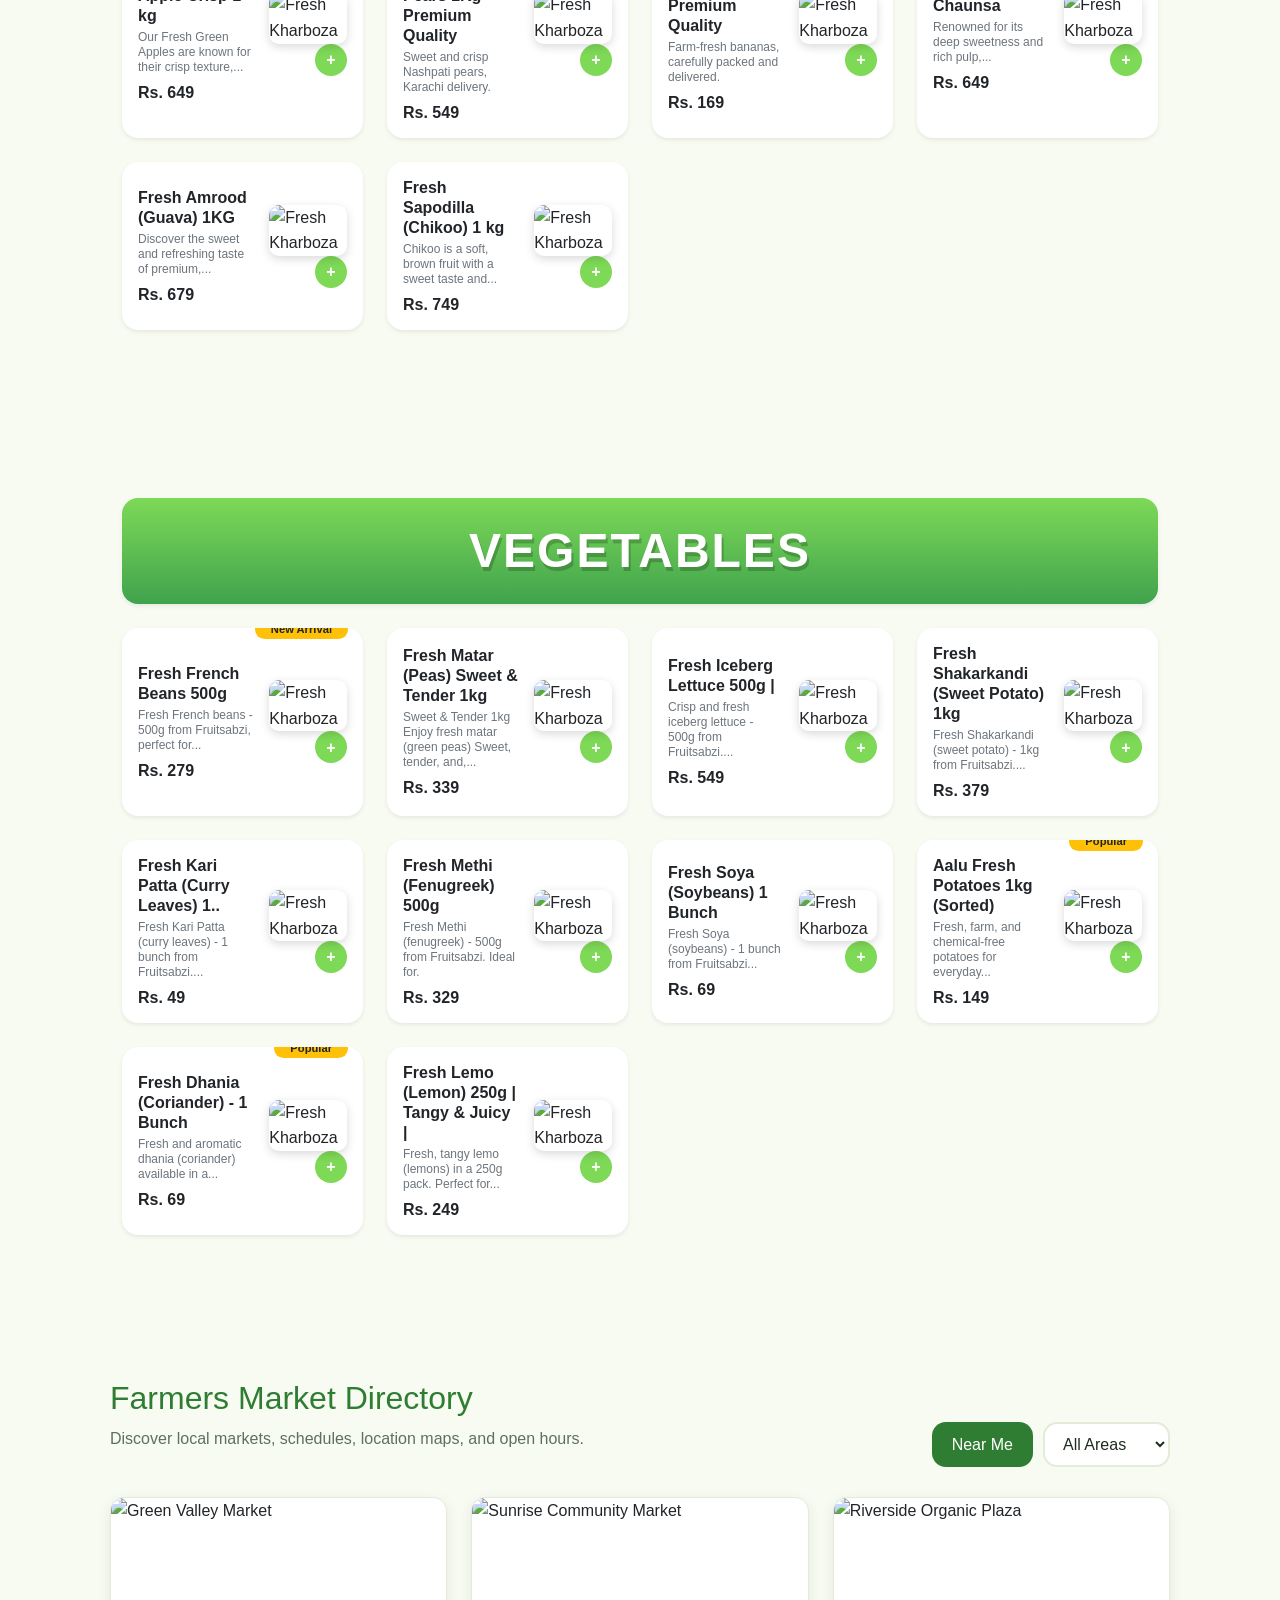
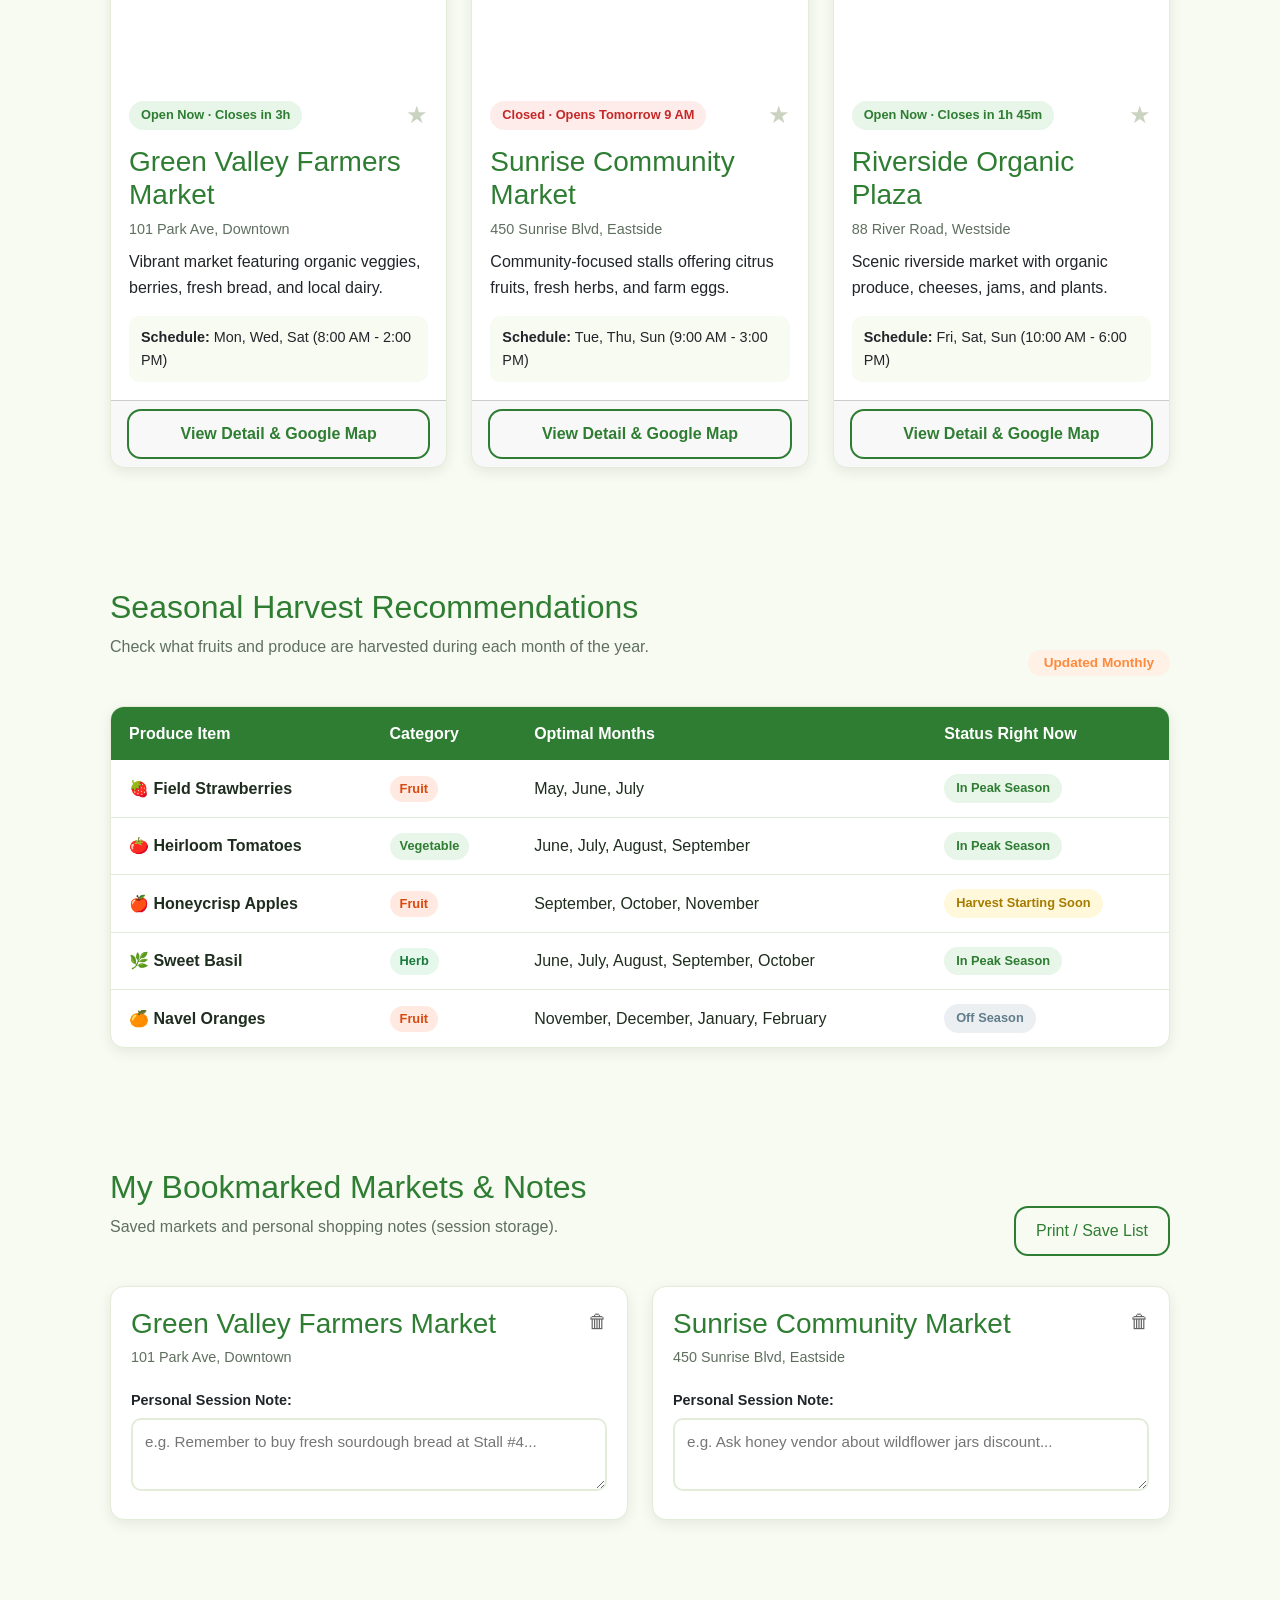
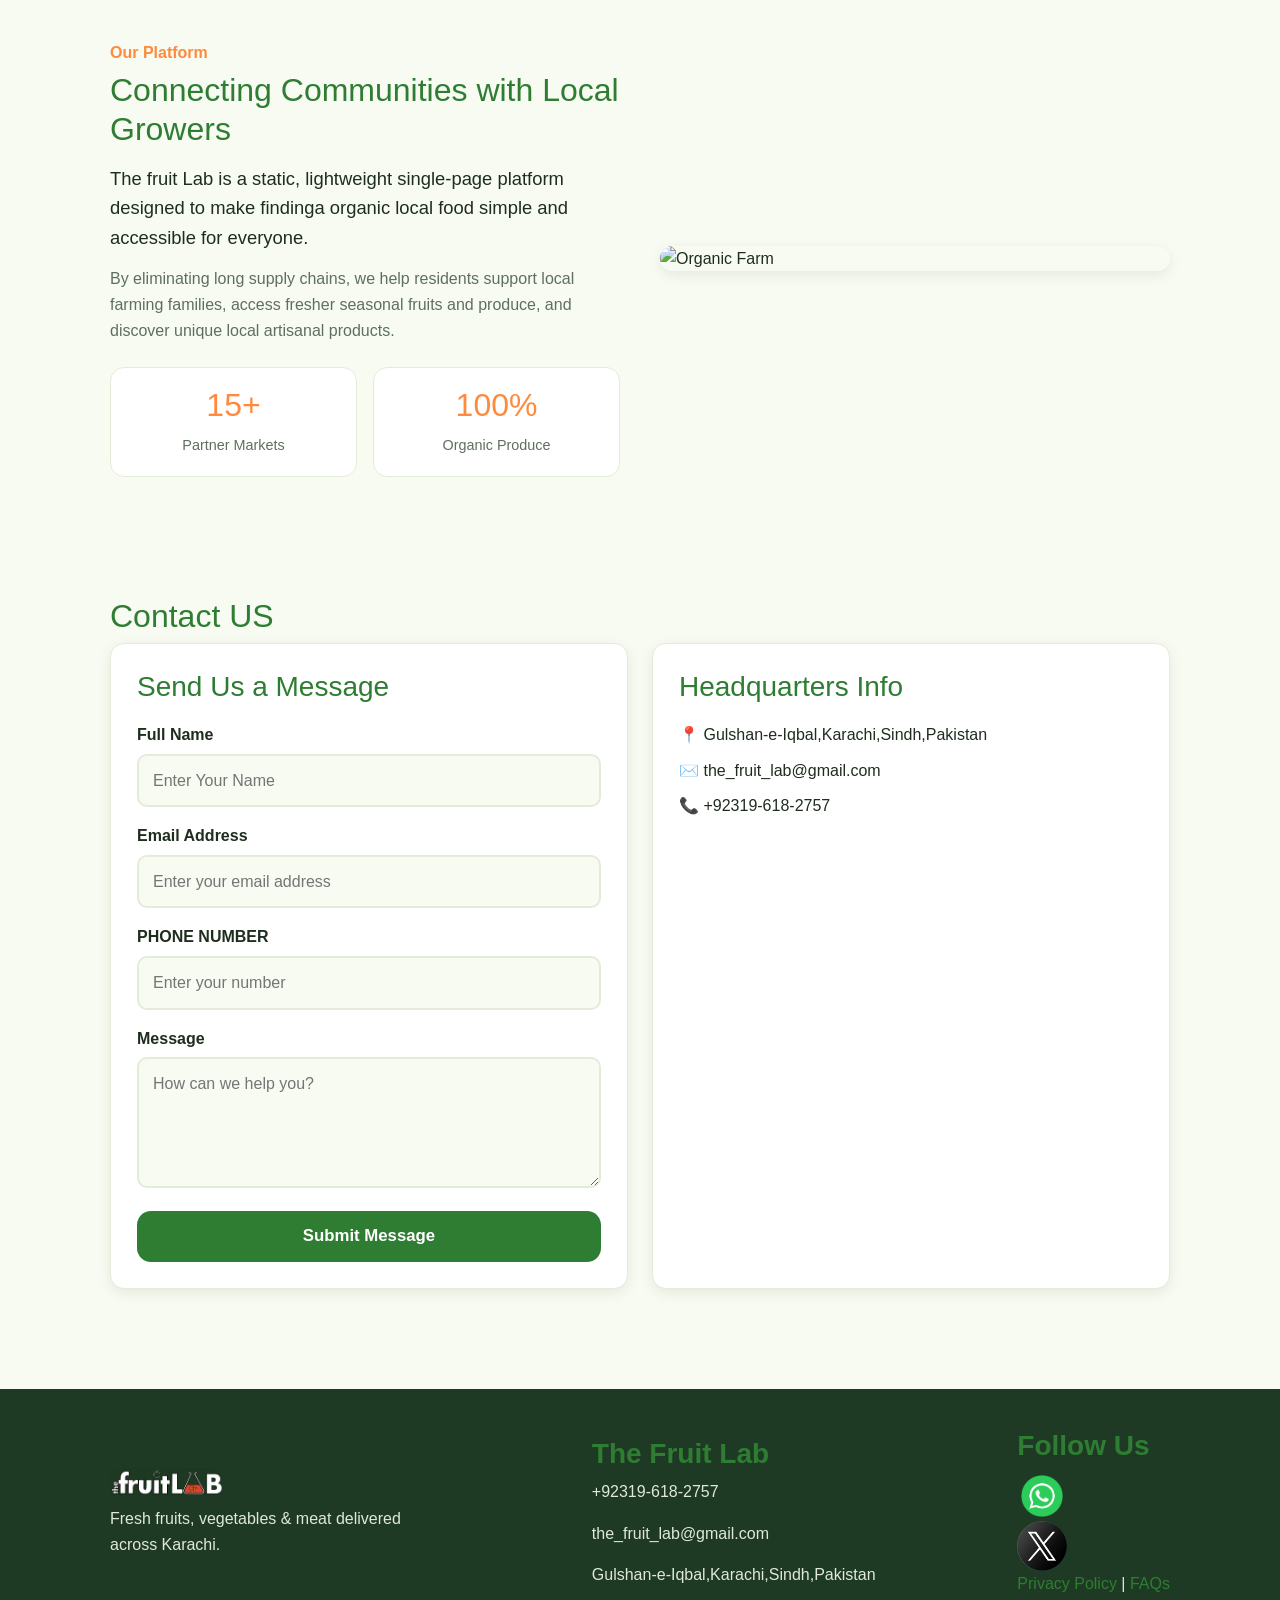
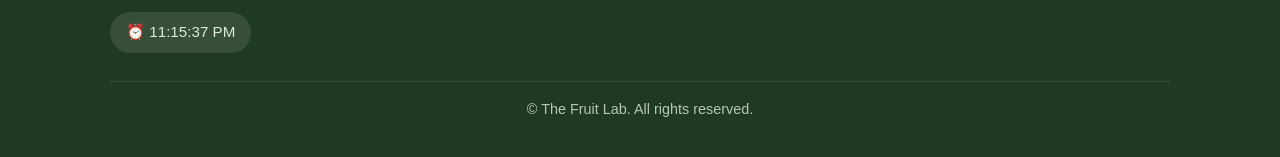
==== commit 6ee83ac0: "Add files via upload" ====
--- a/The Fruit Lab#2/index.html
+++ b/The Fruit Lab#2/index.html
@@ -35,7 +35,7 @@
       <li><a href="#seasonal">Seasonal Guide</a></li>
       <li><a href="#bookmarks">Bookmarks</a></li>
       <li><a href="#about">About Us</a></li>
-      <li><a href="#contact">Contact</a></li>
+      <li><a href="#contact Us">Contact Us</a></li>
     </ul>
 
     <div class="auth-buttons">
@@ -108,93 +108,7 @@
 
   </div>
 </div>
-   <!-- 3. HOT SALES & DISCOUNTS SECTION -->
-  <section id="sales">
-  <div class="sales-header">
-    <div>
-      <span class="subtitle">Hot Deals This Week</span>
-      <h2>Vendor Sales & Special Discounts</h2>
-    </div>
-    <span class="badge-alert">Limited Time Offers</span>
-  </div>
-
-  <div class="sales-grid">
-    
-    <div class="card">
-      <span class="discount-tag">20% OFF</span>
-      <img src="https://images.unsplash.com/photo-1560806887-1e4cd0b6cbd6?w=500&auto=format&fit=crop&q=60" alt="Organic Apples">
-      <div class="card-content">
-        <span class="category">Fruit</span>
-        <h3>Honeycrisp Apples</h3>
-        <p class="vendor">Green Valley Market</p>
-        <div class="price-box">
-          <span class="current-price">$2.40 / lb</span>
-          <span class="old-price">$3.00 / lb</span>
-        </div>
-        <p class="description">Crisp, sweet orchard apples harvested fresh this week.</p>
-      </div>
-      <div class="card-footer">
-        <span class="status-tag">Sale Ends Saturday</span>
-      </div>
-    </div>
-
-    
-    <div class="card">
-      <span class="discount-tag">BUY 1 GET 1 FREE</span>
-      <img src="https://images.unsplash.com/photo-1598170845058-12ef4a457939?w=500&auto=format&fit=crop&q=60" alt="Fresh Carrots">
-      <div class="card-content">
-        <span class="category">Vegetables</span>
-        <h3>Organic Bunch Carrots</h3>
-        <p class="vendor">Sunrise Community Market</p>
-        <div class="price-box">
-          <span class="current-price">$1.99 / bunch</span>
-        </div>
-        <p class="description">Sweet farm-fresh carrots with vibrant leafy tops attached.</p>
-      </div>
-      <div class="card-footer">
-        <span class="status-tag">BOGO Vendor Deal</span>
-      </div>
-    </div>
-
-    
-    <div class="card">
-      <span class="discount-tag">15% OFF</span>
-      <img src="https://images.unsplash.com/photo-1486297678162-eb2a19b0a32d?w=500&auto=format&fit=crop&q=60" alt="Artisanal Cheese">
-      <div class="card-content">
-        <span class="category">Dairy</span>
-        <h3>Aged Farmhouse Cheddar</h3>
-        <p class="vendor">Riverside Organic Plaza</p>
-        <div class="price-box">
-          <span class="current-price">$5.50 / block</span>
-          <span class="old-price">$6.50</span>
-        </div>
-        <p class="description">Aged 12 months, rich flavor, crafted in small batches locally.</p>
-      </div>
-      <div class="card-footer">
-        <span class="status-tag">Vendor Special</span>
-      </div>
-    </div>
-
-    
-    <div class="card">
-      <span class="discount-tag">30% OFF</span>
-      <img src="https://images.unsplash.com/photo-1587049352847-4a222e784d38?w=500&auto=format&fit=crop&q=60" alt="Raw Honey">
-      <div class="card-content">
-        <span class="category">Pantry</span>
-        <h3>Wildflower Honey Jar</h3>
-        <p class="vendor">Downtown Evening Market</p>
-        <div class="price-box">
-          <span class="current-price">$7.00 / jar</span>
-          <span class="old-price">$10.00</span>
-        </div>
-        <p class="description">100% pure raw unfiltered honey from local bee hives.</p>
-      </div>
-      <div class="card-footer">
-        <span class="status-tag">Weekend Special</span>
-      </div>
-    </div>
-  </div>
-</section>
+   
 
    <!-- 4. PRODUCE & PRODUCTS GUIDE SECTION -->
    <div class="container my-4">  
@@ -1141,132 +1055,6 @@
     </div>
 </div>
 </section>
-<style>.product-img {
-    width: 100%;
-    height: 180px;
-    object-fit: contain;
-    padding: 1rem;
-     background-color: white;
-    border-radius: 10px;
-    box-shadow: 0 3px 10px rgba(0, 0, 0, 0.15);
-    transition: 1s;
-    cursor: pointer;
-}
-.product-img:hover{
-    transform: scale(1.05);
-    
-}
-.add-btn {
-    width: 32px;
-    height: 32px;
-    background-color: #7ed957;
-    color: white;
-    border: 0;
-    border-radius: 50%;
-    font-weight: bold;
-
-     display: flex;
-    align-items: center;
-    justify-content: center;
-    padding: 0;
-}
-.product-small-img {
-    width: 100%;
-    max-height: 70px;
-    object-fit: contain;
-    transition: 1s;
-    background-color: white;
-    border-radius: 10px;
-    box-shadow: 0 3px 10px rgba(0, 0, 0, 0.15);
-    cursor: pointer;
-    position: relative;
-    
-}
-.product-small-img:hover{
-    transform: scale(1.10);
-}
-
-.product-badge {
-    top: -8px;
-    right: 15px;
-    font-size: 0.7rem;
-}
-.section-banner {
-    position: relative;
-    text-align: center;
-    color: white;
-    padding: 1.5rem 1rem;
-    border-radius: 1rem;
-    box-shadow: 0 .125rem .25rem rgba(0, 0, 0, .075);
-    overflow: hidden;
-}
-
-.hot-items-banner {
-    background: linear-gradient(135deg, #a8e063 0%, #56ab2f 100%);
-}
-.section-title {
-    margin: 0;
-    font-family: 'Arial Black', Impact, sans-serif;
-    font-size: 3rem;
-    font-weight: 900;
-    color: white;
-    text-transform: uppercase;
-    letter-spacing: 2px;
-}
-
-.hot-items-title {
-    text-shadow: 3px 3px 0 rgba(0, 0, 0, 0.15);
-}
-.fruits-banner {
-    background: linear-gradient(180deg, #ffdb15 0%, #ffaa00 100%);
-}
-.fruits-title {
-    text-shadow: 2px 4px 0 rgba(0, 0, 0, 0.2);
-}
-.vegetables-banner {
-    background: linear-gradient(180deg, #7ed957 0%, #3fa34d 100%);
-}
-.vegetables-title {
-    text-shadow: 2px 4px 0 rgba(0, 0, 0, 0.2);
-}
-.product-card {
-    height: 100%;
-    position: relative;
-    background-color: white;
-    border: 0;
-    border-radius: 1rem;
-    padding: 0.5rem;
-    box-shadow: 0 .125rem .25rem rgba(0, 0, 0, .075);
-}
-.deals-banner {
-    background: linear-gradient(180deg, #cbe638 0%, #7db928 100%);
-}
-
-.deals-title {
-    text-shadow: 2px 4px 0 rgba(0, 0, 0, 0.2);
-}
-.product-name {
-    font-size: 1rem;
-    font-weight: 700;
-    color: #212529;
-    margin-bottom: 0.25rem;
-    line-height: 1.25;
-}
-.product-desc {
-    font-size: 0.75rem;
-    color: #6c757d;
-    margin-bottom: 0;
-    line-height: 1.25;
-    
-}
-.product-price {
-    font-size: 1rem;
-    font-weight: 700;
-    color: #212529;
-    margin-bottom: 0;
-    margin-top: 0.5rem;
-}</style>
-    
 
 <!-- 5. MARKET DIRECTORY SECTION -->
   <section id="markets">
@@ -1579,7 +1367,63 @@
     </div>
   </div>
 </div>
-
+ 
+<script>// ===== Get references to the elements we need =====
+const chatToggleBtn = document.getElementById("chat-toggle");
+const chatCloseBtn = document.getElementById("chat-close");
+const chatWindow = document.getElementById("chat-window");
+const chatMessages = document.getElementById("chat-messages");
+const chatForm = document.getElementById("chat-form");
+const chatInput = chatForm.querySelector("input");
+
+
+// ===== 1. Open the chat window when the round button is clicked =====
+chatToggleBtn.addEventListener("click", function () {
+  chatWindow.classList.remove("hidden");
+});
+
+
+// ===== 2. Close the chat window when the X button is clicked =====
+chatCloseBtn.addEventListener("click", function () {
+  chatWindow.classList.add("hidden");
+});
+
+
+// ===== 3. Handle sending a message =====
+chatForm.addEventListener("submit", function (event) {
+  event.preventDefault(); // stop the page from refreshing
+
+  const userText = chatInput.value.trim();
+
+  // don't send empty messages
+  if (userText === "") {
+    return;
+  }
+
+  // show the user's message in the chat
+  addMessage(userText, "user-message");
+
+  // clear the input box
+  chatInput.value = "";
+
+  // simple fake bot reply after a short delay
+  setTimeout(function () {
+    addMessage("Thanks for your question! Let me check that for you.", "bot-message");
+  }, 600);
+});
+
+
+// ===== Helper function: adds a message bubble to the chat =====
+function addMessage(text, className) {
+  const messageDiv = document.createElement("div");
+  messageDiv.classList.add("message", className);
+  messageDiv.textContent = text;
+
+  chatMessages.appendChild(messageDiv);
+
+  // auto-scroll to the newest message
+  chatMessages.scrollTop = chatMessages.scrollHeight;
+}</script>
 
 <!--  11. FOOTER & REAL-TIME STATS  -->
   <footer>
@@ -1604,21 +1448,54 @@
       <!-- Social / Follow -->
       <div class="footer-social">
         <h3><strong>Follow Us</strong></h3>
-        <a href="https://api.whatsapp.com/">
-          <img src="pictures/logo/WA3-icon.jpg" height="50px" alt="WhatsApp">
+        <a href="https://api.whatsapp.com/" target="_blank">
+          <img src="pictures/logo/WA3-icon.jpg"  height="50px" alt="WhatsApp">
         </a>
-        <a href="https://x.com/">
+        <a href="https://x.com/" target="_blank">
           <img src="pictures/logo/X2-icon.png" height="50px" alt="X">
         </a>
         <p><a href="#">Privacy Policy</a> | <a href="#">FAQs</a></p>
       </div>
     </div>
 <!-- Live Widgets -->
+ <div>
       <div class="footer-widgets">
         <span class="widget-badge">⏰ <span id="clock">10:00:00 AM</span></span>
         
       </div>
     </div>
+    <script>// ===== Update the clock every second =====
+function updateClock() {
+  const now = new Date();
+
+  // get hours, minutes, seconds
+  let hours = now.getHours();
+  let minutes = now.getMinutes();
+  let seconds = now.getSeconds();
+
+  // figure out AM or PM
+  const ampm = hours >= 12 ? "PM" : "AM";
+
+  // convert 24-hour to 12-hour format
+  hours = hours % 12;
+  hours = hours ? hours : 12; // if hours is 0, show 12 instead
+
+  // add a leading zero if needed (e.g. "5" -> "05")
+  minutes = minutes < 10 ? "0" + minutes : minutes;
+  seconds = seconds < 10 ? "0" + seconds : seconds;
+
+  // build the final time string
+  const timeString = hours + ":" + minutes + ":" + seconds + " " + ampm;
+
+  // put it into the page
+  document.getElementById("clock").textContent = timeString;
+}
+
+// run once immediately so there's no blank delay
+updateClock();
+
+// then run every second
+setInterval(updateClock, 1000);</script>
     <!-- Copyright -->
     <div class="footer-bottom">
       <p>&copy; The Fruit Lab. All rights reserved.</p>
--- a/The Fruit Lab#2/style.css
+++ b/The Fruit Lab#2/style.css
@@ -373,162 +373,136 @@
 .bookmarks-grid { grid-template-columns: repeat(auto-fit, minmax(300px, 1fr)); }
 
 
-/* ===== 7. HOT DEALS (sales) ===== */
-.sales-grid .card img {
-  height: 180px;
-  width: 100%;
-  object-fit: cover;
-}
-
-.discount-tag {
-  position: absolute;          /* floats on top of the image */
-  top: 12px;
-  left: 12px;
-  background: var(--accent);
-  color: #fff;
-  font-size: 0.8rem;
-  font-weight: 700;
-  padding: 5px 12px;
-  border-radius: 50px;
-}
-
-.sales-grid .card-content {
-  flex: 1;                     /* pushes footer to the bottom */
-  padding: 18px;
-}
-
-.vendor {
-  color: var(--muted);
-  font-size: 0.9rem;
-  margin-bottom: 10px;
-}
-
-.price-box {
-  display: flex;
-  align-items: baseline;
-  gap: 10px;
-  margin-bottom: 8px;
-}
-
-.current-price {
-  font-size: 1.2rem;
-  font-weight: 700;
-  color: var(--primary);
-}
-
-.old-price {
-  color: var(--muted);
-  text-decoration: line-through;
-}
-
-.description {
-  color: var(--muted);
-  font-size: 0.95rem;
-}
-
-.card-footer {
-  margin-top: auto;
-  padding: 12px 18px;
-  border-top: 1px solid var(--border);
-  background: transparent;
-}
-
-.status-tag {
-  font-size: 0.85rem;
-  font-weight: 700;
-  color: var(--accent);
-}
+
 
 
 /* ===== 8. PRODUCE GUIDE ===== */
-.directory-header {
-  text-align: center;
-  max-width: 700px;
-  margin: 0 auto 30px;
-}
-
-.directory-header p {
-  color: var(--muted);
-  margin-top: 10px;
-}
-
-.filters {
-  display: flex;
-  flex-wrap: wrap;
-  justify-content: center;
-  gap: 10px;
-  margin-top: 24px;
-}
-
-.filter-btn {
-  font-family: inherit;
-  font-size: 0.95rem;
-  padding: 8px 18px;
-  border: 2px solid var(--border);
-  border-radius: 50px;
-  background: var(--card);
-  color: var(--text);
-  cursor: pointer;
-  transition: 0.2s;
-}
-
-.filter-btn:hover,
-.filter-btn.active {
-  background: var(--primary);
-  border-color: var(--primary);
-  color: #fff;
-}
-
-.produce-grid .card {
-  padding: 24px 20px;
-  text-align: center;
-  align-items: center;         /* centers everything inside the card */
-}
-
-.produce-grid .icon {
-  font-size: 3rem;
-  margin-bottom: 8px;
-}
-
-.produce-grid .card p {
-  color: var(--muted);
-  font-size: 0.95rem;
-  margin-bottom: 12px;
-}
-
-/* Category colors: one class per type */
-.cat-fruit  { background: #ffe9e0; color: #d9480f; }
-.cat-veg    { background: #e8f5e9; color: var(--primary); }
-.cat-herb   { background: #e6f7ec; color: #1b7a3d; }
-.cat-dairy  { background: #fff8db; color: #a67c00; }
-.cat-pantry { background: #fff1e6; color: #c2600a; }
-.cat-bakery { background: #f5ebe0; color: #8a5a2b; }
-
-.market-count {
-  font-size: 0.85rem;
-  color: var(--muted);
-  margin-bottom: 14px;
-}
-
-.action-btn {
-  margin-top: auto;            /* buttons line up at the bottom */
-  width: 100%;
-  padding: 10px;
-  border: none;
-  border-radius: var(--radius);
-  background: var(--primary);
-  color: #fff;
-  font-family: inherit;
-  font-size: 1rem;
-  font-weight: 500;
-  cursor: pointer;
-  transition: 0.2s;
-}
-
-.action-btn:hover {
-  background: var(--primary-dark);
-}
-
+
+.product-img {
+    width: 100%;
+    height: 180px;
+    object-fit: contain;
+    padding: 1rem;
+     background-color: white;
+    border-radius: 10px;
+    box-shadow: 0 3px 10px rgba(0, 0, 0, 0.15);
+    transition: 1s;
+    cursor: pointer;
+}
+.product-img:hover{
+    transform: scale(1.05);
+    
+}
+.add-btn {
+    width: 32px;
+    height: 32px;
+    background-color: #7ed957;
+    color: white;
+    border: 0;
+    border-radius: 50%;
+    font-weight: bold;
+
+     display: flex;
+    align-items: center;
+    justify-content: center;
+    padding: 0;
+}
+.product-small-img {
+    width: 100%;
+    max-height: 70px;
+    object-fit: contain;
+    transition: 1s;
+    background-color: white;
+    border-radius: 10px;
+    box-shadow: 0 3px 10px rgba(0, 0, 0, 0.15);
+    cursor: pointer;
+    position: relative;
+    
+}
+.product-small-img:hover{
+    transform: scale(1.10);
+}
+
+.product-badge {
+    top: -8px;
+    right: 15px;
+    font-size: 0.7rem;
+}
+.section-banner {
+    position: relative;
+    text-align: center;
+    color: white;
+    padding: 1.5rem 1rem;
+    border-radius: 1rem;
+    box-shadow: 0 .125rem .25rem rgba(0, 0, 0, .075);
+    overflow: hidden;
+}
+
+.hot-items-banner {
+    background: linear-gradient(135deg, #a8e063 0%, #56ab2f 100%);
+}
+.section-title {
+    margin: 0;
+    font-family: 'Arial Black', Impact, sans-serif;
+    font-size: 3rem;
+    font-weight: 900;
+    color: white;
+    text-transform: uppercase;
+    letter-spacing: 2px;
+}
+
+.hot-items-title {
+    text-shadow: 3px 3px 0 rgba(0, 0, 0, 0.15);
+}
+.fruits-banner {
+    background: linear-gradient(180deg, #ffdb15 0%, #ffaa00 100%);
+}
+.fruits-title {
+    text-shadow: 2px 4px 0 rgba(0, 0, 0, 0.2);
+}
+.vegetables-banner {
+    background: linear-gradient(180deg, #7ed957 0%, #3fa34d 100%);
+}
+.vegetables-title {
+    text-shadow: 2px 4px 0 rgba(0, 0, 0, 0.2);
+}
+.product-card {
+    height: 100%;
+    position: relative;
+    background-color: white;
+    border: 0;
+    border-radius: 1rem;
+    padding: 0.5rem;
+    box-shadow: 0 .125rem .25rem rgba(0, 0, 0, .075);
+}
+.deals-banner {
+    background: linear-gradient(180deg, #cbe638 0%, #7db928 100%);
+}
+
+.deals-title {
+    text-shadow: 2px 4px 0 rgba(0, 0, 0, 0.2);
+}
+.product-name {
+    font-size: 1rem;
+    font-weight: 700;
+    color: #212529;
+    margin-bottom: 0.25rem;
+    line-height: 1.25;
+}
+.product-desc {
+    font-size: 0.75rem;
+    color: #6c757d;
+    margin-bottom: 0;
+    line-height: 1.25;
+    
+}
+.product-price {
+    font-size: 1rem;
+    font-weight: 700;
+    color: #212529;
+    margin-bottom: 0;
+    margin-top: 0.5rem;
+}
 
 /* ===== 9. MARKET DIRECTORY ===== */
 .markets-controls {
--- a/The Fruit Lab#2/style.css
+++ b/The Fruit Lab#2/style.css
@@ -373,162 +373,136 @@
 .bookmarks-grid { grid-template-columns: repeat(auto-fit, minmax(300px, 1fr)); }
 
 
-/* ===== 7. HOT DEALS (sales) ===== */
-.sales-grid .card img {
-  height: 180px;
-  width: 100%;
-  object-fit: cover;
-}
-
-.discount-tag {
-  position: absolute;          /* floats on top of the image */
-  top: 12px;
-  left: 12px;
-  background: var(--accent);
-  color: #fff;
-  font-size: 0.8rem;
-  font-weight: 700;
-  padding: 5px 12px;
-  border-radius: 50px;
-}
-
-.sales-grid .card-content {
-  flex: 1;                     /* pushes footer to the bottom */
-  padding: 18px;
-}
-
-.vendor {
-  color: var(--muted);
-  font-size: 0.9rem;
-  margin-bottom: 10px;
-}
-
-.price-box {
-  display: flex;
-  align-items: baseline;
-  gap: 10px;
-  margin-bottom: 8px;
-}
-
-.current-price {
-  font-size: 1.2rem;
-  font-weight: 700;
-  color: var(--primary);
-}
-
-.old-price {
-  color: var(--muted);
-  text-decoration: line-through;
-}
-
-.description {
-  color: var(--muted);
-  font-size: 0.95rem;
-}
-
-.card-footer {
-  margin-top: auto;
-  padding: 12px 18px;
-  border-top: 1px solid var(--border);
-  background: transparent;
-}
-
-.status-tag {
-  font-size: 0.85rem;
-  font-weight: 700;
-  color: var(--accent);
-}
+
 
 
 /* ===== 8. PRODUCE GUIDE ===== */
-.directory-header {
-  text-align: center;
-  max-width: 700px;
-  margin: 0 auto 30px;
-}
-
-.directory-header p {
-  color: var(--muted);
-  margin-top: 10px;
-}
-
-.filters {
-  display: flex;
-  flex-wrap: wrap;
-  justify-content: center;
-  gap: 10px;
-  margin-top: 24px;
-}
-
-.filter-btn {
-  font-family: inherit;
-  font-size: 0.95rem;
-  padding: 8px 18px;
-  border: 2px solid var(--border);
-  border-radius: 50px;
-  background: var(--card);
-  color: var(--text);
-  cursor: pointer;
-  transition: 0.2s;
-}
-
-.filter-btn:hover,
-.filter-btn.active {
-  background: var(--primary);
-  border-color: var(--primary);
-  color: #fff;
-}
-
-.produce-grid .card {
-  padding: 24px 20px;
-  text-align: center;
-  align-items: center;         /* centers everything inside the card */
-}
-
-.produce-grid .icon {
-  font-size: 3rem;
-  margin-bottom: 8px;
-}
-
-.produce-grid .card p {
-  color: var(--muted);
-  font-size: 0.95rem;
-  margin-bottom: 12px;
-}
-
-/* Category colors: one class per type */
-.cat-fruit  { background: #ffe9e0; color: #d9480f; }
-.cat-veg    { background: #e8f5e9; color: var(--primary); }
-.cat-herb   { background: #e6f7ec; color: #1b7a3d; }
-.cat-dairy  { background: #fff8db; color: #a67c00; }
-.cat-pantry { background: #fff1e6; color: #c2600a; }
-.cat-bakery { background: #f5ebe0; color: #8a5a2b; }
-
-.market-count {
-  font-size: 0.85rem;
-  color: var(--muted);
-  margin-bottom: 14px;
-}
-
-.action-btn {
-  margin-top: auto;            /* buttons line up at the bottom */
-  width: 100%;
-  padding: 10px;
-  border: none;
-  border-radius: var(--radius);
-  background: var(--primary);
-  color: #fff;
-  font-family: inherit;
-  font-size: 1rem;
-  font-weight: 500;
-  cursor: pointer;
-  transition: 0.2s;
-}
-
-.action-btn:hover {
-  background: var(--primary-dark);
-}
-
+
+.product-img {
+    width: 100%;
+    height: 180px;
+    object-fit: contain;
+    padding: 1rem;
+     background-color: white;
+    border-radius: 10px;
+    box-shadow: 0 3px 10px rgba(0, 0, 0, 0.15);
+    transition: 1s;
+    cursor: pointer;
+}
+.product-img:hover{
+    transform: scale(1.05);
+    
+}
+.add-btn {
+    width: 32px;
+    height: 32px;
+    background-color: #7ed957;
+    color: white;
+    border: 0;
+    border-radius: 50%;
+    font-weight: bold;
+
+     display: flex;
+    align-items: center;
+    justify-content: center;
+    padding: 0;
+}
+.product-small-img {
+    width: 100%;
+    max-height: 70px;
+    object-fit: contain;
+    transition: 1s;
+    background-color: white;
+    border-radius: 10px;
+    box-shadow: 0 3px 10px rgba(0, 0, 0, 0.15);
+    cursor: pointer;
+    position: relative;
+    
+}
+.product-small-img:hover{
+    transform: scale(1.10);
+}
+
+.product-badge {
+    top: -8px;
+    right: 15px;
+    font-size: 0.7rem;
+}
+.section-banner {
+    position: relative;
+    text-align: center;
+    color: white;
+    padding: 1.5rem 1rem;
+    border-radius: 1rem;
+    box-shadow: 0 .125rem .25rem rgba(0, 0, 0, .075);
+    overflow: hidden;
+}
+
+.hot-items-banner {
+    background: linear-gradient(135deg, #a8e063 0%, #56ab2f 100%);
+}
+.section-title {
+    margin: 0;
+    font-family: 'Arial Black', Impact, sans-serif;
+    font-size: 3rem;
+    font-weight: 900;
+    color: white;
+    text-transform: uppercase;
+    letter-spacing: 2px;
+}
+
+.hot-items-title {
+    text-shadow: 3px 3px 0 rgba(0, 0, 0, 0.15);
+}
+.fruits-banner {
+    background: linear-gradient(180deg, #ffdb15 0%, #ffaa00 100%);
+}
+.fruits-title {
+    text-shadow: 2px 4px 0 rgba(0, 0, 0, 0.2);
+}
+.vegetables-banner {
+    background: linear-gradient(180deg, #7ed957 0%, #3fa34d 100%);
+}
+.vegetables-title {
+    text-shadow: 2px 4px 0 rgba(0, 0, 0, 0.2);
+}
+.product-card {
+    height: 100%;
+    position: relative;
+    background-color: white;
+    border: 0;
+    border-radius: 1rem;
+    padding: 0.5rem;
+    box-shadow: 0 .125rem .25rem rgba(0, 0, 0, .075);
+}
+.deals-banner {
+    background: linear-gradient(180deg, #cbe638 0%, #7db928 100%);
+}
+
+.deals-title {
+    text-shadow: 2px 4px 0 rgba(0, 0, 0, 0.2);
+}
+.product-name {
+    font-size: 1rem;
+    font-weight: 700;
+    color: #212529;
+    margin-bottom: 0.25rem;
+    line-height: 1.25;
+}
+.product-desc {
+    font-size: 0.75rem;
+    color: #6c757d;
+    margin-bottom: 0;
+    line-height: 1.25;
+    
+}
+.product-price {
+    font-size: 1rem;
+    font-weight: 700;
+    color: #212529;
+    margin-bottom: 0;
+    margin-top: 0.5rem;
+}
 
 /* ===== 9. MARKET DIRECTORY ===== */
 .markets-controls {
